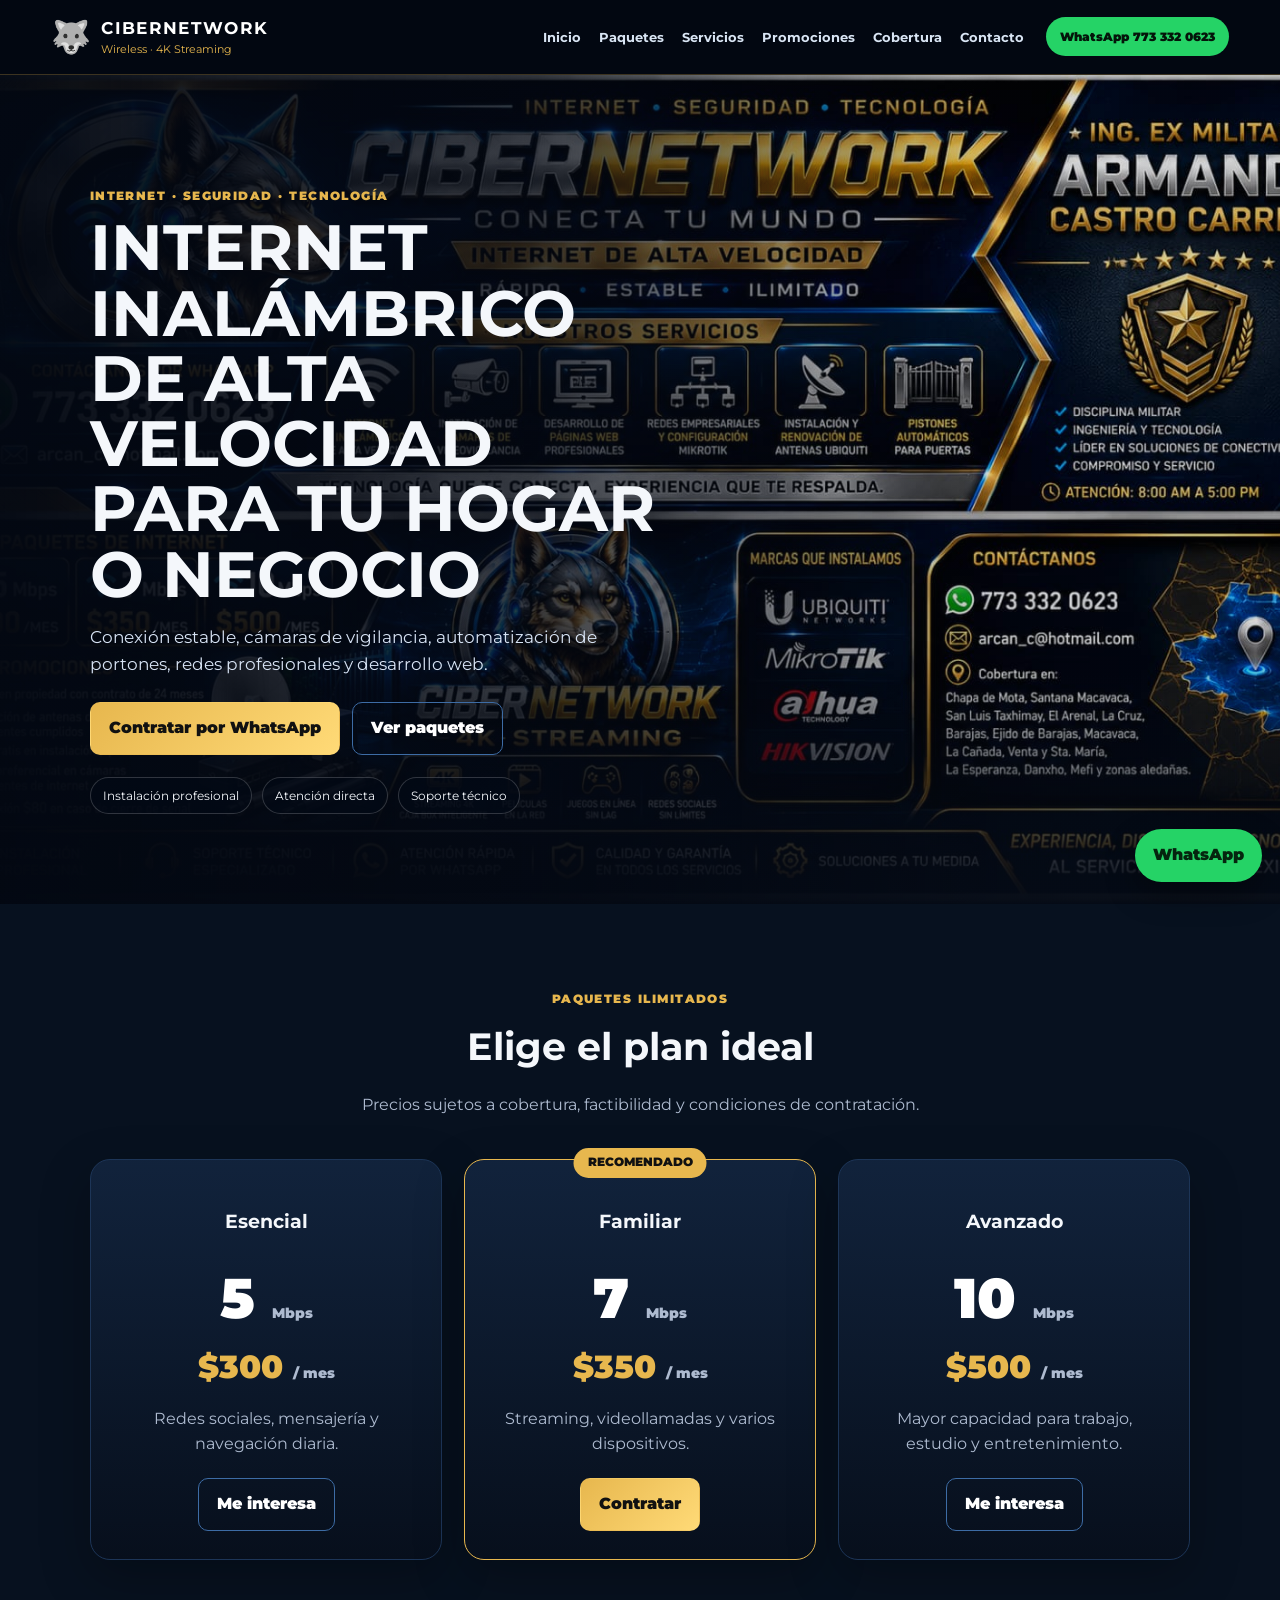
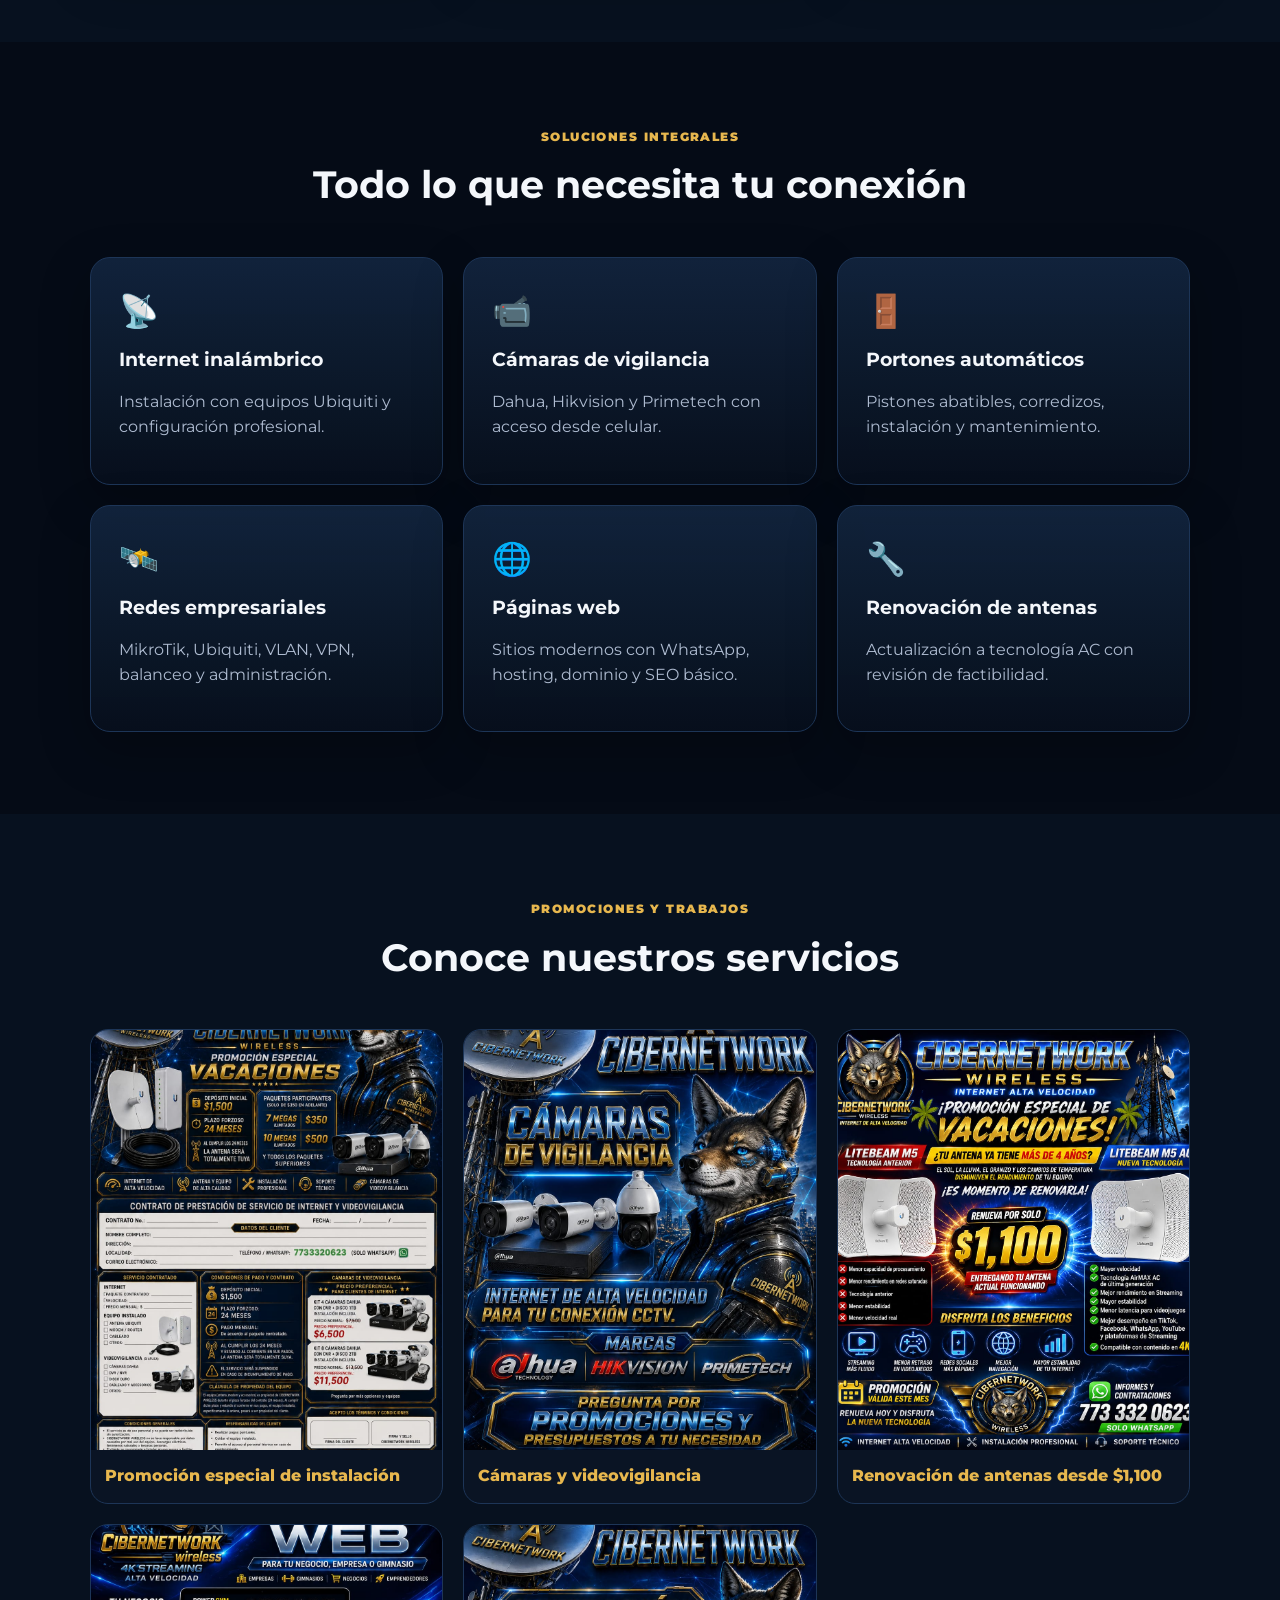
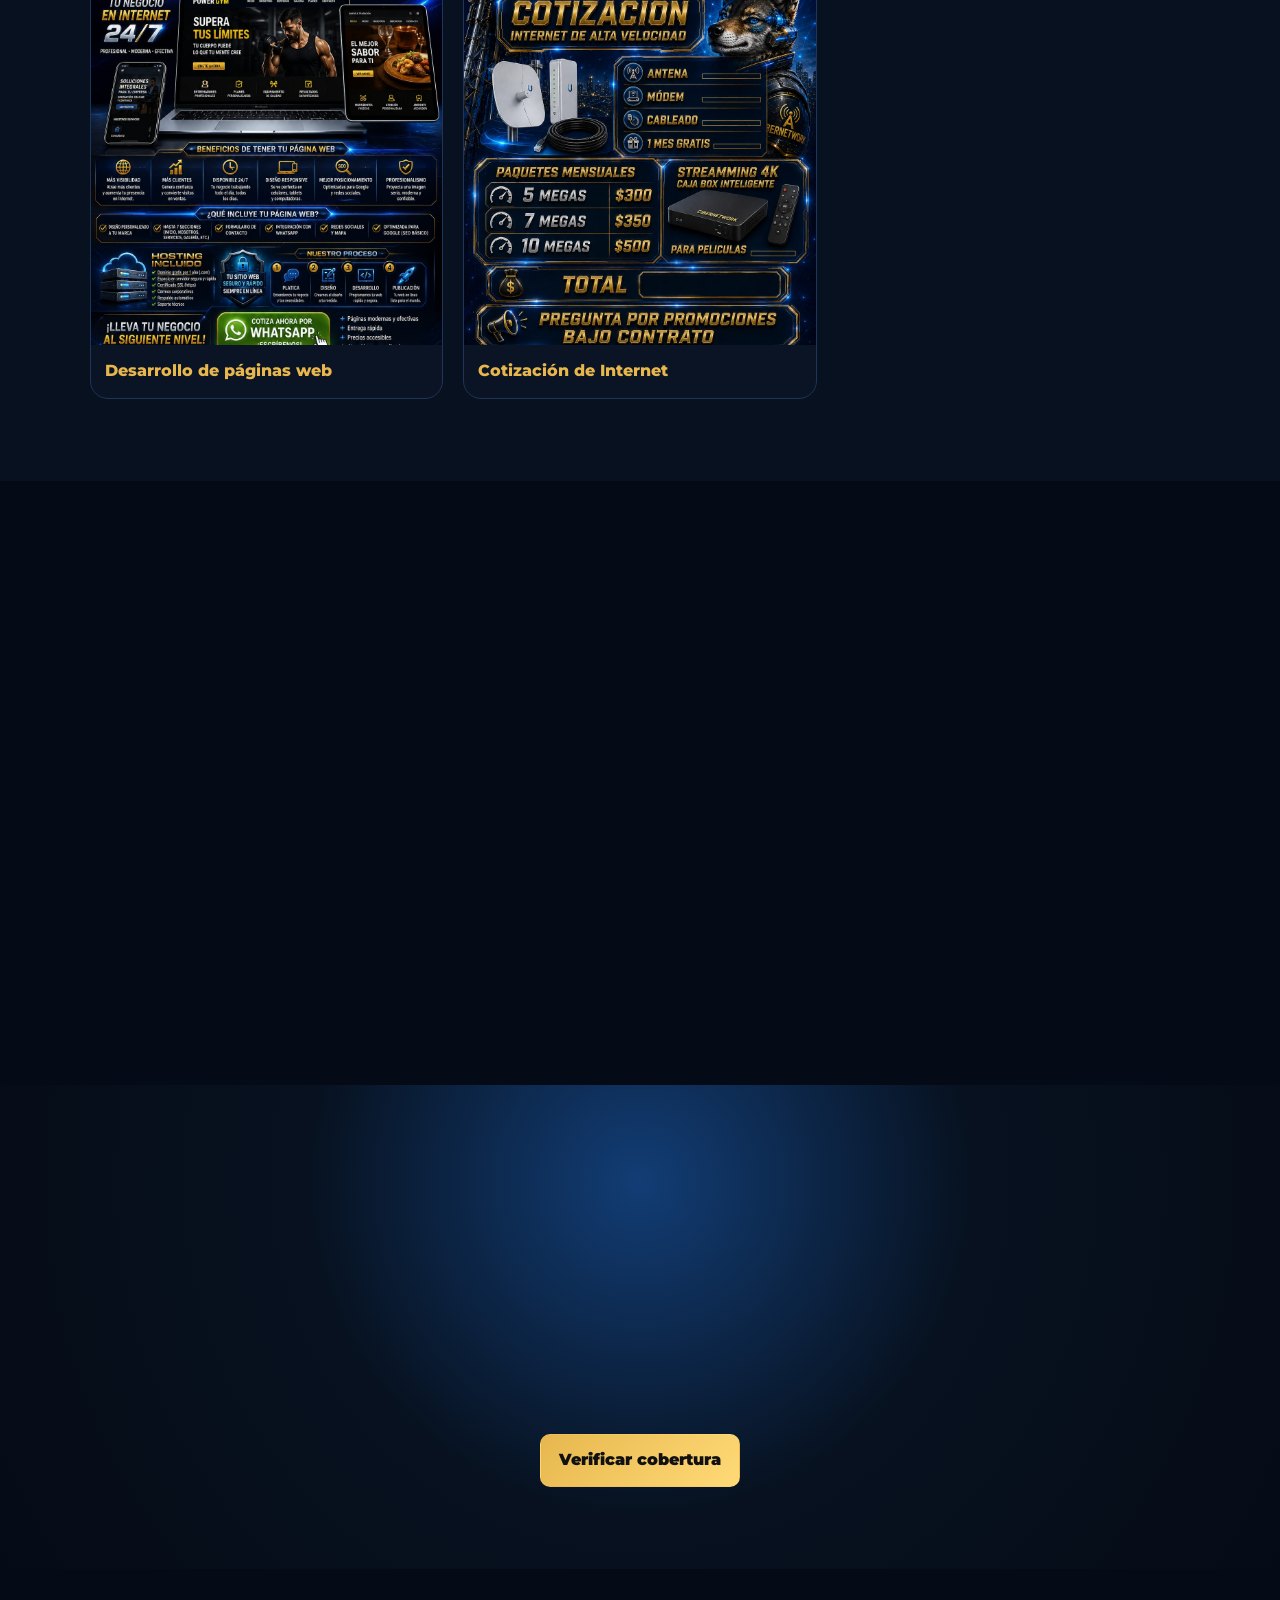
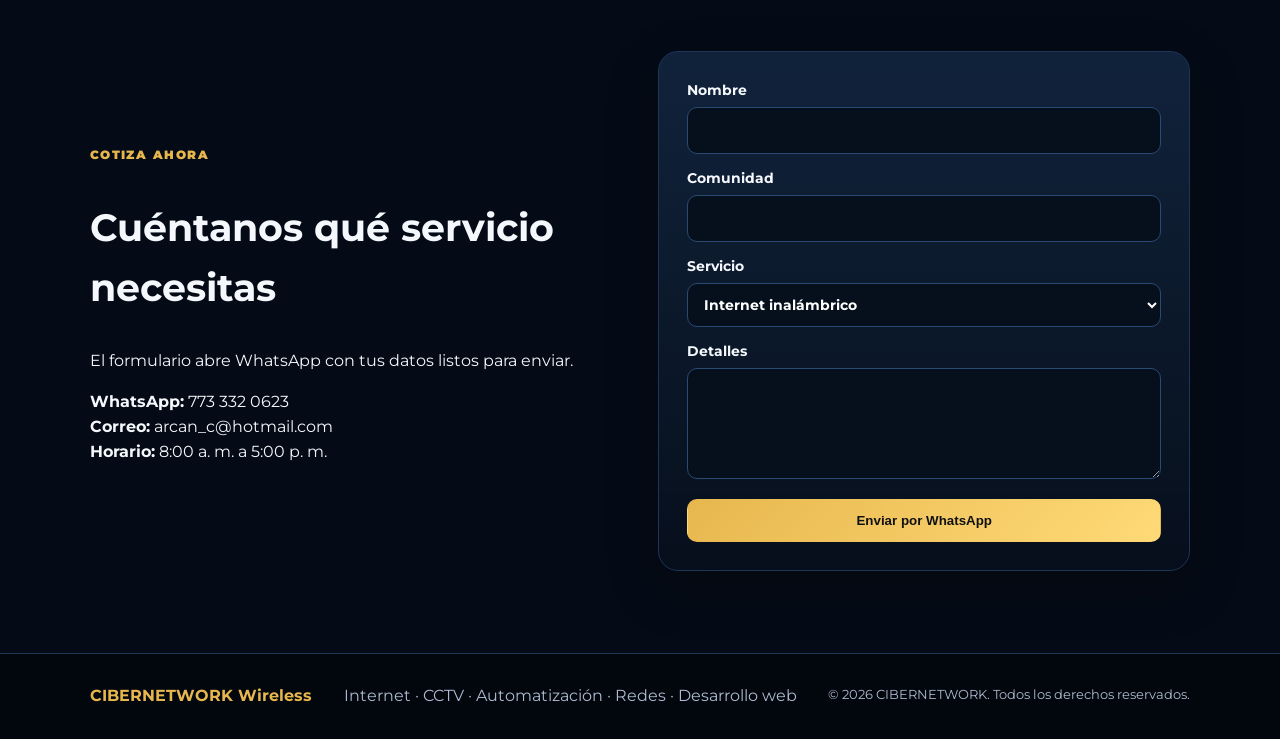
==== index.html @ 03680c4d "Add files via upload" ====
<!doctype html>
<html lang="es">
<head>
<meta charset="utf-8"><meta name="viewport" content="width=device-width,initial-scale=1">
<meta name="description" content="CIBERNETWORK Wireless: internet inalámbrico, cámaras, automatización, redes MikroTik y páginas web en Chapa de Mota.">
<title>CIBERNETWORK Wireless | Internet y tecnología</title>
<link rel="preconnect" href="https://fonts.googleapis.com"><link rel="preconnect" href="https://fonts.gstatic.com" crossorigin>
<link href="https://fonts.googleapis.com/css2?family=Montserrat:wght@400;600;700;800;900&display=swap" rel="stylesheet">
<link rel="stylesheet" href="styles.css">
</head>
<body>
<header class="topbar">
  <a class="brand" href="#inicio"><span class="logo">🐺</span><span><b>CIBERNETWORK</b><small>Wireless · 4K Streaming</small></span></a>
  <button class="menu-btn" aria-label="Abrir menú">☰</button>
  <nav class="nav"><a href="#inicio">Inicio</a><a href="#planes">Paquetes</a><a href="#servicios">Servicios</a><a href="#promociones">Promociones</a><a href="#cobertura">Cobertura</a><a href="#contacto">Contacto</a></nav>
  <a class="wa-mini wa" data-msg="Hola, quiero información de CIBERNETWORK." href="#">WhatsApp 773 332 0623</a>
</header>
<main>
<section id="inicio" class="hero">
  <div class="hero-bg"></div><div class="hero-shade"></div>
  <div class="hero-content reveal">
    <span class="tag">INTERNET · SEGURIDAD · TECNOLOGÍA</span>
    <h1>Internet inalámbrico de alta velocidad para tu hogar o negocio</h1>
    <p>Conexión estable, cámaras de vigilancia, automatización de portones, redes profesionales y desarrollo web.</p>
    <div class="actions"><a class="btn primary wa" data-msg="Hola, quiero contratar Internet CIBERNETWORK. Mi comunidad es: " href="#">Contratar por WhatsApp</a><a class="btn secondary" href="#planes">Ver paquetes</a></div>
    <div class="badges"><span>Instalación profesional</span><span>Atención directa</span><span>Soporte técnico</span></div>
  </div>
</section>
<section id="planes" class="section dark">
  <div class="heading reveal"><span>PAQUETES ILIMITADOS</span><h2>Elige el plan ideal</h2><p>Precios sujetos a cobertura, factibilidad y condiciones de contratación.</p></div>
  <div class="plans">
    <article class="plan reveal"><h3>Esencial</h3><div class="speed">5 <small>Mbps</small></div><div class="price">$300 <small>/ mes</small></div><p>Redes sociales, mensajería y navegación diaria.</p><a class="btn secondary wa" data-msg="Hola, me interesa el paquete de 5 Mbps por $300 al mes." href="#">Me interesa</a></article>
    <article class="plan featured reveal"><span class="ribbon">RECOMENDADO</span><h3>Familiar</h3><div class="speed">7 <small>Mbps</small></div><div class="price">$350 <small>/ mes</small></div><p>Streaming, videollamadas y varios dispositivos.</p><a class="btn primary wa" data-msg="Hola, me interesa el paquete de 7 Mbps por $350 al mes." href="#">Contratar</a></article>
    <article class="plan reveal"><h3>Avanzado</h3><div class="speed">10 <small>Mbps</small></div><div class="price">$500 <small>/ mes</small></div><p>Mayor capacidad para trabajo, estudio y entretenimiento.</p><a class="btn secondary wa" data-msg="Hola, me interesa el paquete de 10 Mbps por $500 al mes." href="#">Me interesa</a></article>
  </div>
</section>
<section id="servicios" class="section">
  <div class="heading reveal"><span>SOLUCIONES INTEGRALES</span><h2>Todo lo que necesita tu conexión</h2></div>
  <div class="service-grid">
    <article class="service reveal"><b>📡</b><h3>Internet inalámbrico</h3><p>Instalación con equipos Ubiquiti y configuración profesional.</p></article>
    <article class="service reveal"><b>📹</b><h3>Cámaras de vigilancia</h3><p>Dahua, Hikvision y Primetech con acceso desde celular.</p></article>
    <article class="service reveal"><b>🚪</b><h3>Portones automáticos</h3><p>Pistones abatibles, corredizos, instalación y mantenimiento.</p></article>
    <article class="service reveal"><b>🛰️</b><h3>Redes empresariales</h3><p>MikroTik, Ubiquiti, VLAN, VPN, balanceo y administración.</p></article>
    <article class="service reveal"><b>🌐</b><h3>Páginas web</h3><p>Sitios modernos con WhatsApp, hosting, dominio y SEO básico.</p></article>
    <article class="service reveal"><b>🔧</b><h3>Renovación de antenas</h3><p>Actualización a tecnología AC con revisión de factibilidad.</p></article>
  </div>
</section>
<section id="promociones" class="section dark">
  <div class="heading reveal"><span>PROMOCIONES Y TRABAJOS</span><h2>Conoce nuestros servicios</h2></div>
  <div class="gallery">
    <figure class="reveal"><img src="assets/promocion-vacaciones.jpeg" alt="Promoción de vacaciones CIBERNETWORK"><figcaption>Promoción especial de instalación</figcaption></figure>
    <figure class="reveal"><img src="assets/camaras.jpeg" alt="Cámaras de vigilancia CIBERNETWORK"><figcaption>Cámaras y videovigilancia</figcaption></figure>
    <figure class="reveal"><img src="assets/renovacion-antenas.jpeg" alt="Renovación de antenas"><figcaption>Renovación de antenas desde $1,100</figcaption></figure>
    <figure class="reveal"><img src="assets/paginas-web.jpeg" alt="Diseño de páginas web"><figcaption>Desarrollo de páginas web</figcaption></figure>
    <figure class="reveal"><img src="assets/cotizacion-internet.jpeg" alt="Cotización de internet"><figcaption>Cotización de Internet</figcaption></figure>
  </div>
</section>
<section class="section split">
  <div class="panel reveal"><span class="tag">PROMOCIÓN DESTACADA</span><h2>Renueva tu antena</h2><p>Clientes con equipos de más de cuatro años pueden solicitar cambio a tecnología más reciente.</p><strong>Desde $1,100*</strong><small>*Sujeto a revisión del equipo actual y condiciones.</small><a class="btn primary wa" data-msg="Hola, quiero información sobre la renovación de mi antena por $1,100." href="#">Consultar renovación</a></div>
  <div class="panel reveal"><span class="tag">ATENCIÓN PERSONALIZADA</span><h2>Ing. Exmilitar Armando Castro Carreón</h2><p>Experiencia, disciplina y tecnología al servicio de tu conexión.</p><ul><li>Internet y redes profesionales</li><li>Videovigilancia</li><li>Automatización</li><li>Desarrollo web</li></ul></div>
</section>
<section id="cobertura" class="section coverage">
  <div class="heading reveal"><span>ZONA DE SERVICIO</span><h2>Cobertura en Chapa de Mota y comunidades cercanas</h2></div>
  <p class="coverage-text reveal">Santana Macavaca, San Luis Taxhimay, El Arenal, La Cruz, Barajas, Ejido de Barajas, Macavaca, La Cañada, Venta y Santa María, La Esperanza, Danxho, Mefi y zonas sujetas a factibilidad técnica.</p>
  <a class="btn primary wa reveal" data-msg="Hola, quiero verificar cobertura. Mi comunidad y ubicación son: " href="#">Verificar cobertura</a>
</section>
<section id="contacto" class="section contact">
  <div class="contact-copy reveal"><span class="tag">COTIZA AHORA</span><h2>Cuéntanos qué servicio necesitas</h2><p>El formulario abre WhatsApp con tus datos listos para enviar.</p><p><b>WhatsApp:</b> 773 332 0623<br><b>Correo:</b> arcan_c@hotmail.com<br><b>Horario:</b> 8:00 a. m. a 5:00 p. m.</p></div>
  <form id="quote-form" class="form reveal"><label>Nombre<input id="name" required></label><label>Comunidad<input id="location" required></label><label>Servicio<select id="service"><option>Internet inalámbrico</option><option>Cámaras de seguridad</option><option>Automatización de portón</option><option>Renovación de antena</option><option>Página web</option><option>Red empresarial</option></select></label><label>Detalles<textarea id="details" rows="4"></textarea></label><button class="btn primary" type="submit">Enviar por WhatsApp</button></form>
</section>
</main>
<footer><b>CIBERNETWORK Wireless</b><span>Internet · CCTV · Automatización · Redes · Desarrollo web</span><small>© <span id="year"></span> CIBERNETWORK. Todos los derechos reservados.</small></footer>
<a class="floating-wa wa" data-msg="Hola, visité la página de CIBERNETWORK y quiero información." href="#" aria-label="Abrir WhatsApp">WhatsApp</a>
<script src="script.js"></script>
</body></html>
---- styles.css ----
:root{--bg:#050b16;--panel:#0b1526;--blue:#0d8cff;--gold:#e7b74e;--text:#f4f7fb;--muted:#aebbd0;--line:#1d3557;--green:#25d366}*{box-sizing:border-box}html{scroll-behavior:smooth}body{margin:0;font-family:Montserrat,Arial,sans-serif;background:var(--bg);color:var(--text);line-height:1.55}.topbar{position:sticky;top:0;z-index:40;display:flex;align-items:center;gap:22px;padding:12px 4vw;background:rgba(3,8,18,.92);backdrop-filter:blur(14px);border-bottom:1px solid rgba(231,183,78,.25)}.brand{display:flex;align-items:center;gap:10px;color:white;text-decoration:none;min-width:max-content}.brand b{display:block;font-size:1.05rem;letter-spacing:.08em}.brand small{display:block;color:var(--gold);font-size:.68rem}.logo{font-size:2rem}.nav{display:flex;gap:18px;margin-left:auto}.nav a{color:#d9e5f4;text-decoration:none;font-weight:700;font-size:.82rem}.nav a:hover{color:var(--gold)}.wa-mini{background:var(--green);color:#04150a;text-decoration:none;font-weight:900;padding:10px 14px;border-radius:999px;font-size:.78rem}.menu-btn{display:none;background:none;border:1px solid var(--line);color:white;border-radius:8px;padding:8px}.hero{min-height:82vh;position:relative;display:grid;align-items:end;overflow:hidden}.hero-bg{position:absolute;inset:0;background:url('assets/portada-principal.jpeg') center/cover no-repeat;filter:saturate(1.12)}.hero-shade{position:absolute;inset:0;background:linear-gradient(90deg,rgba(3,8,18,.98) 0%,rgba(3,8,18,.78) 42%,rgba(3,8,18,.15) 78%),linear-gradient(0deg,var(--bg),transparent 28%)}.hero-content{position:relative;z-index:2;max-width:760px;padding:12vh 7vw 10vh}.tag,.heading span{color:var(--gold);font-weight:900;letter-spacing:.12em;font-size:.76rem}.hero h1{font-size:clamp(2.3rem,5vw,5rem);line-height:1.02;margin:.5rem 0 1rem;text-transform:uppercase}.hero p{font-size:1.08rem;color:#d8e4f5;max-width:660px}.actions{display:flex;gap:12px;flex-wrap:wrap;margin-top:24px}.btn{display:inline-flex;align-items:center;justify-content:center;border-radius:10px;padding:13px 18px;font-weight:900;text-decoration:none;border:1px solid transparent;cursor:pointer}.primary{background:linear-gradient(135deg,var(--gold),#ffda77);color:#111}.secondary{background:transparent;border-color:#3d6ca5;color:white}.badges{display:flex;gap:10px;flex-wrap:wrap;margin-top:22px}.badges span{border:1px solid rgba(255,255,255,.18);background:rgba(2,10,22,.55);padding:8px 12px;border-radius:999px;font-size:.78rem}.section{padding:82px 7vw}.dark{background:#07111f}.heading{text-align:center;max-width:850px;margin:0 auto 42px}.heading h2{font-size:clamp(1.8rem,3vw,3rem);margin:.4rem 0}.heading p{color:var(--muted)}.plans{display:grid;grid-template-columns:repeat(3,1fr);gap:22px;max-width:1100px;margin:auto}.plan,.service,.panel,.form{background:linear-gradient(180deg,rgba(18,36,62,.92),rgba(7,15,28,.96));border:1px solid var(--line);box-shadow:0 18px 50px rgba(0,0,0,.25);border-radius:20px;padding:28px}.plan{text-align:center;position:relative}.plan.featured{transform:translateY(-12px);border-color:var(--gold)}.ribbon{position:absolute;top:-12px;left:50%;transform:translateX(-50%);background:var(--gold);color:#111;padding:6px 14px;border-radius:999px;font-weight:900;font-size:.72rem}.speed{font-size:3.5rem;font-weight:900;color:white}.speed small,.price small{font-size:.9rem;color:var(--muted)}.price{font-size:2rem;color:var(--gold);font-weight:900}.plan p{color:var(--muted);min-height:55px}.service-grid{display:grid;grid-template-columns:repeat(3,1fr);gap:20px}.service b{font-size:2rem}.service h3{margin:.6rem 0}.service p{color:var(--muted)}.gallery{display:grid;grid-template-columns:repeat(3,1fr);gap:20px}.gallery figure{margin:0;background:#0a1424;border:1px solid var(--line);border-radius:18px;overflow:hidden}.gallery img{width:100%;height:420px;object-fit:cover;display:block}.gallery figcaption{padding:14px;font-weight:800;color:var(--gold)}.split{display:grid;grid-template-columns:1fr 1fr;gap:24px}.panel h2{font-size:2rem}.panel strong{display:block;font-size:2.2rem;color:var(--gold)}.panel small{display:block;color:var(--muted);margin:6px 0 18px}.panel li{margin:8px 0}.coverage{text-align:center;background:radial-gradient(circle at 50% 20%,#123d75 0,#07111f 45%,#050b16 100%)}.coverage-text{max-width:900px;margin:0 auto 26px;color:#d6e2f3}.contact{display:grid;grid-template-columns:1fr 1fr;gap:36px;align-items:center}.contact-copy h2{font-size:2.4rem}.form{display:grid;gap:14px}.form label{font-weight:700;font-size:.85rem}.form input,.form select,.form textarea{width:100%;margin-top:6px;background:#06101d;border:1px solid #294a72;color:white;border-radius:10px;padding:12px;font:inherit}footer{padding:30px 7vw;background:#02060d;border-top:1px solid var(--line);display:flex;gap:18px;flex-wrap:wrap;justify-content:space-between;color:var(--muted)}footer b{color:var(--gold)}.floating-wa{position:fixed;right:18px;bottom:18px;z-index:50;background:var(--green);color:#05250f;padding:14px 18px;border-radius:999px;text-decoration:none;font-weight:900;box-shadow:0 12px 30px rgba(0,0,0,.35)}.reveal{opacity:0;transform:translateY(24px);transition:.7s ease}.reveal.visible{opacity:1;transform:none}@media(max-width:1000px){.nav{position:absolute;top:65px;left:0;right:0;display:none;flex-direction:column;background:#050b16;padding:20px}.nav.open{display:flex}.menu-btn{display:block;margin-left:auto}.wa-mini{display:none}.plans,.service-grid,.gallery{grid-template-columns:repeat(2,1fr)}.hero{min-height:72vh}.hero-content{padding:10vh 6vw 8vh}.hero-bg{background-position:60% center}}@media(max-width:700px){.section{padding:60px 5vw}.plans,.service-grid,.gallery,.split,.contact{grid-template-columns:1fr}.plan.featured{transform:none}.gallery img{height:auto;max-height:none}.hero h1{font-size:2.2rem}.hero-shade{background:linear-gradient(0deg,var(--bg) 0%,rgba(3,8,18,.85) 56%,rgba(3,8,18,.35) 100%)}.hero-content{padding-top:42vh}.floating-wa{right:12px;bottom:12px}.topbar{padding:10px 4vw}.brand b{font-size:.9rem}}
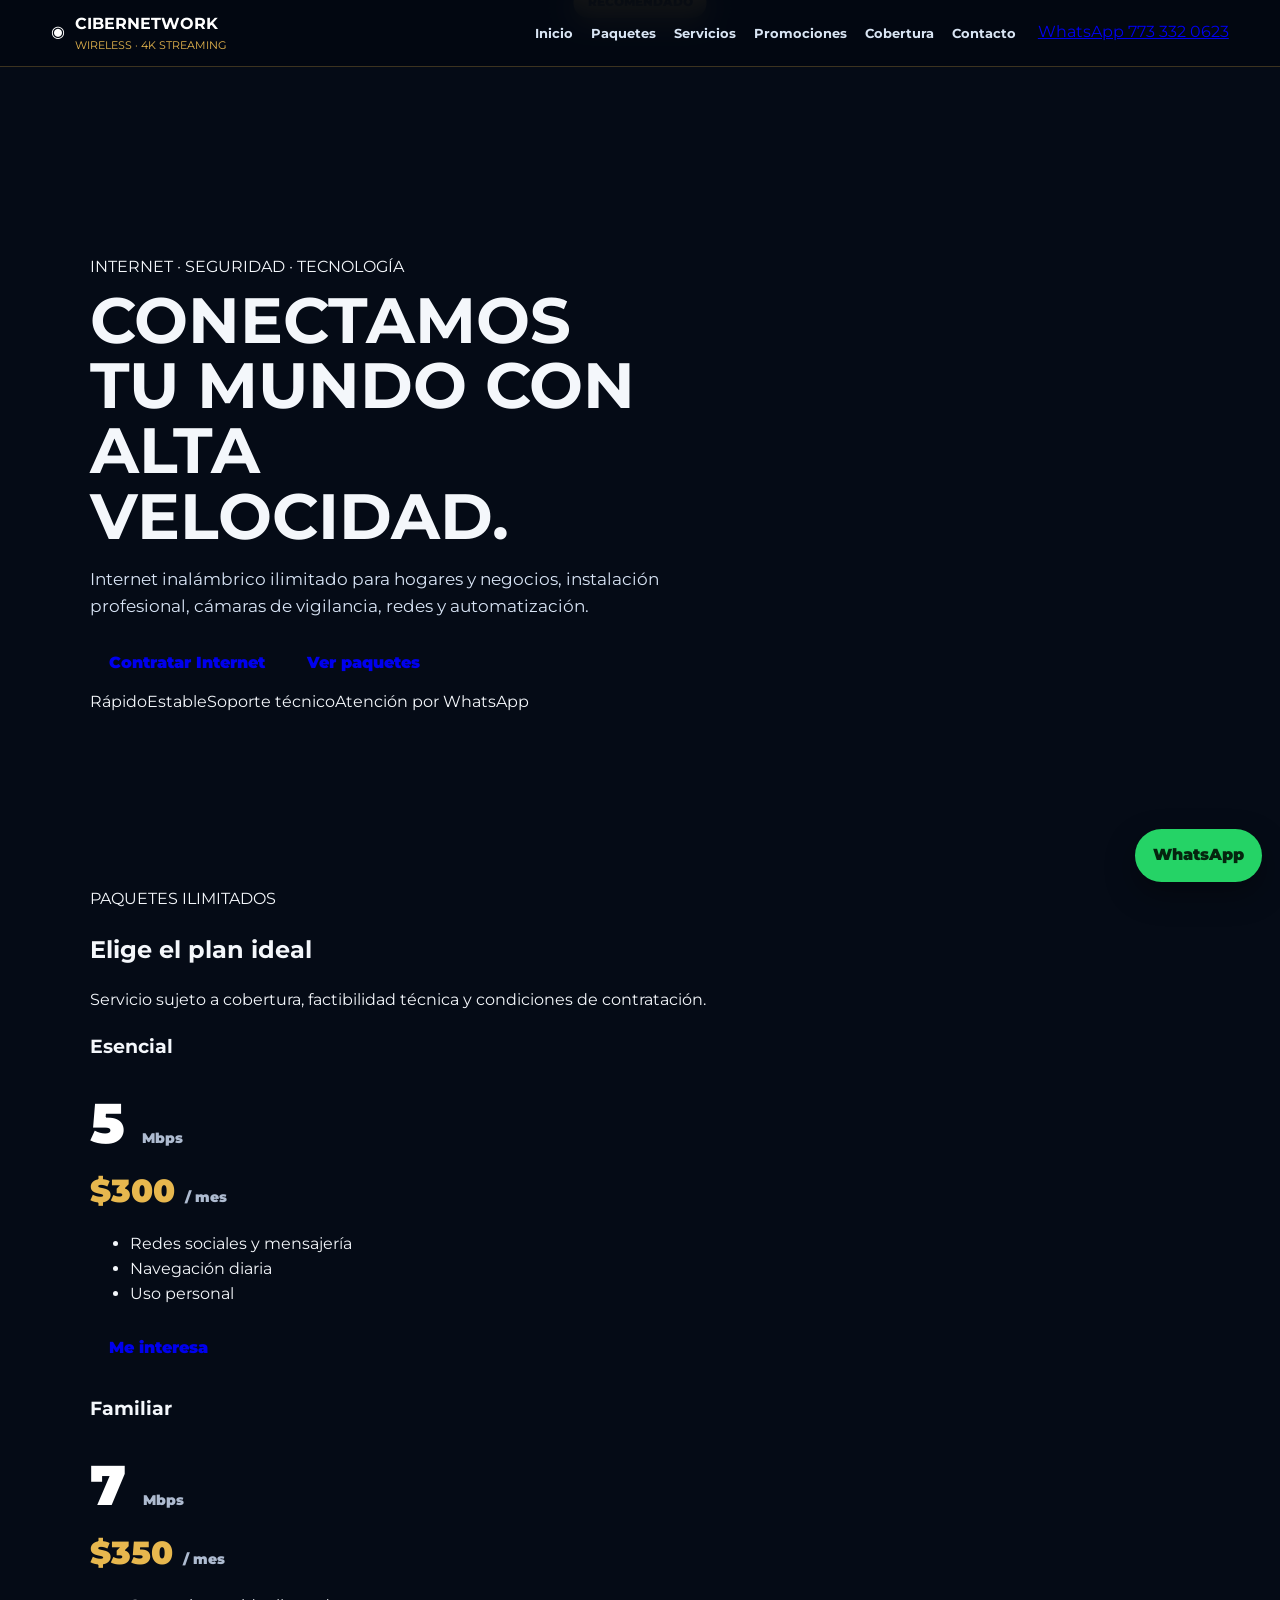
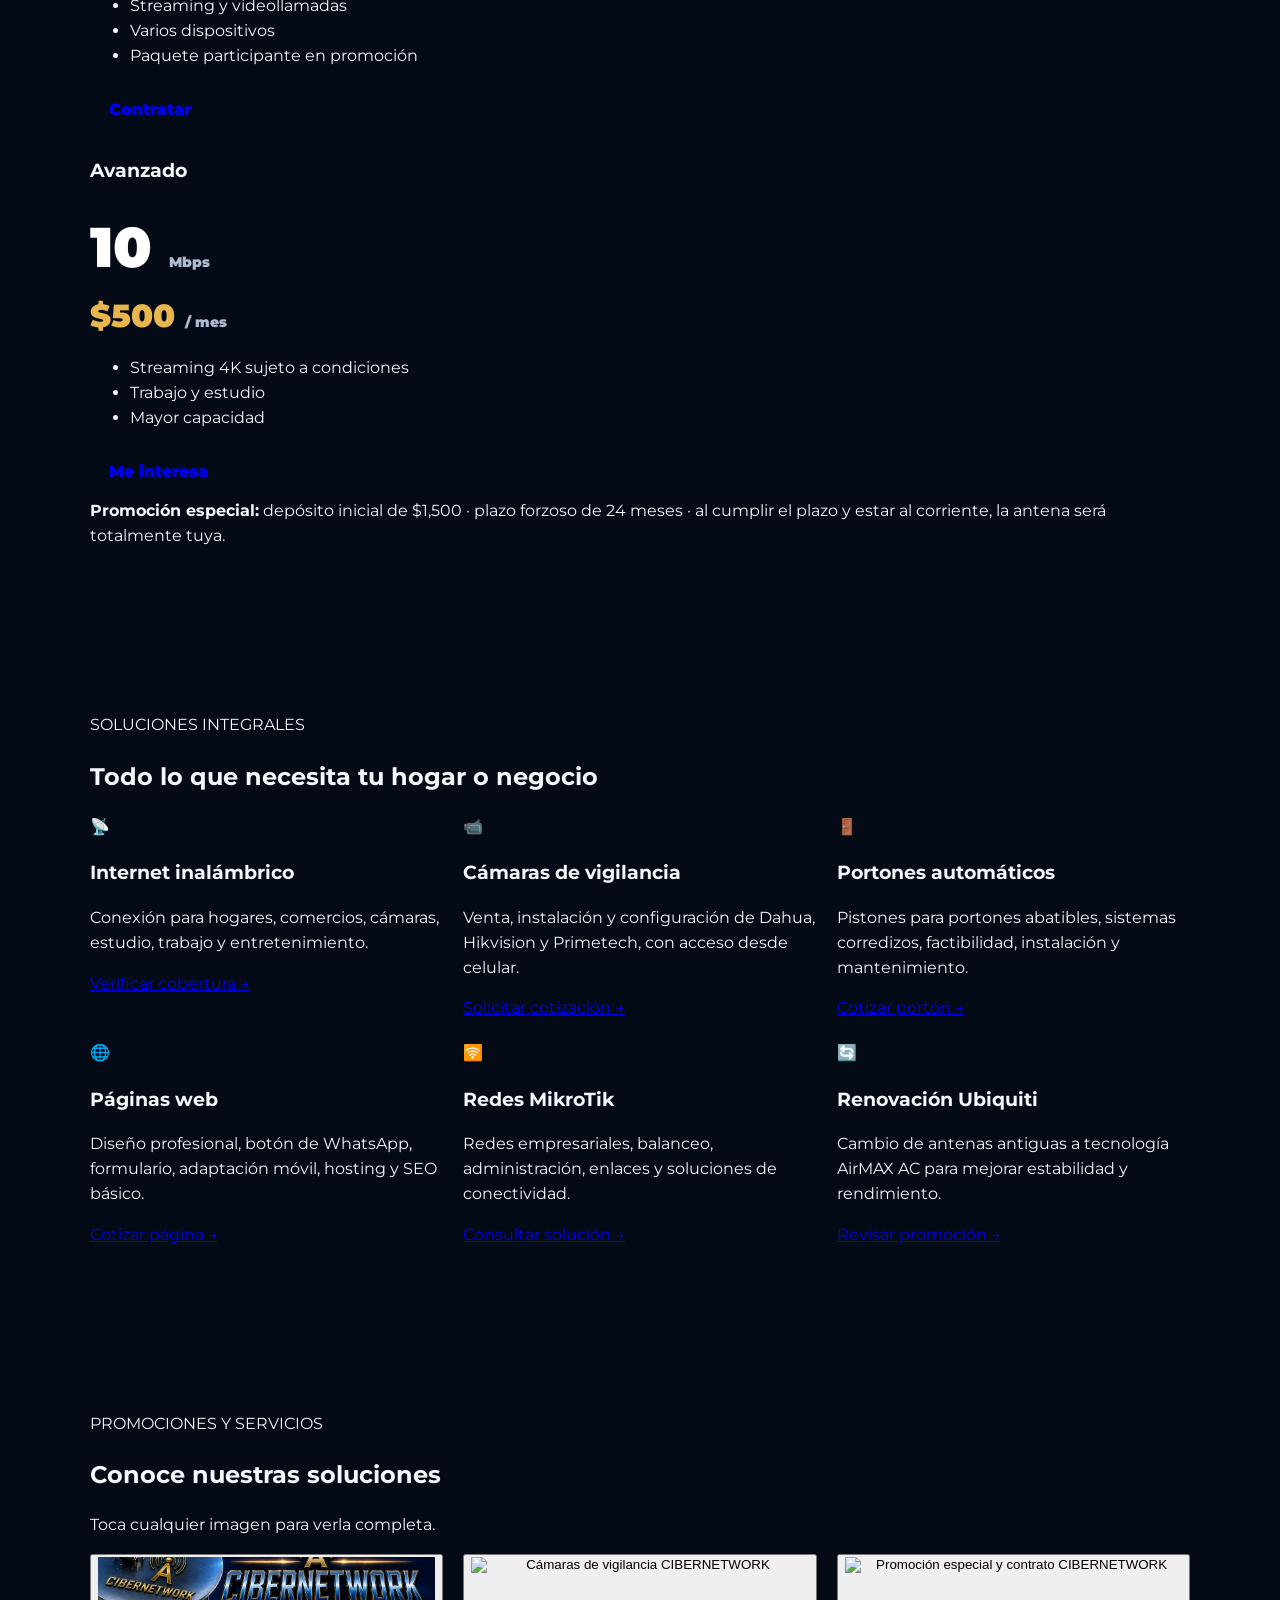
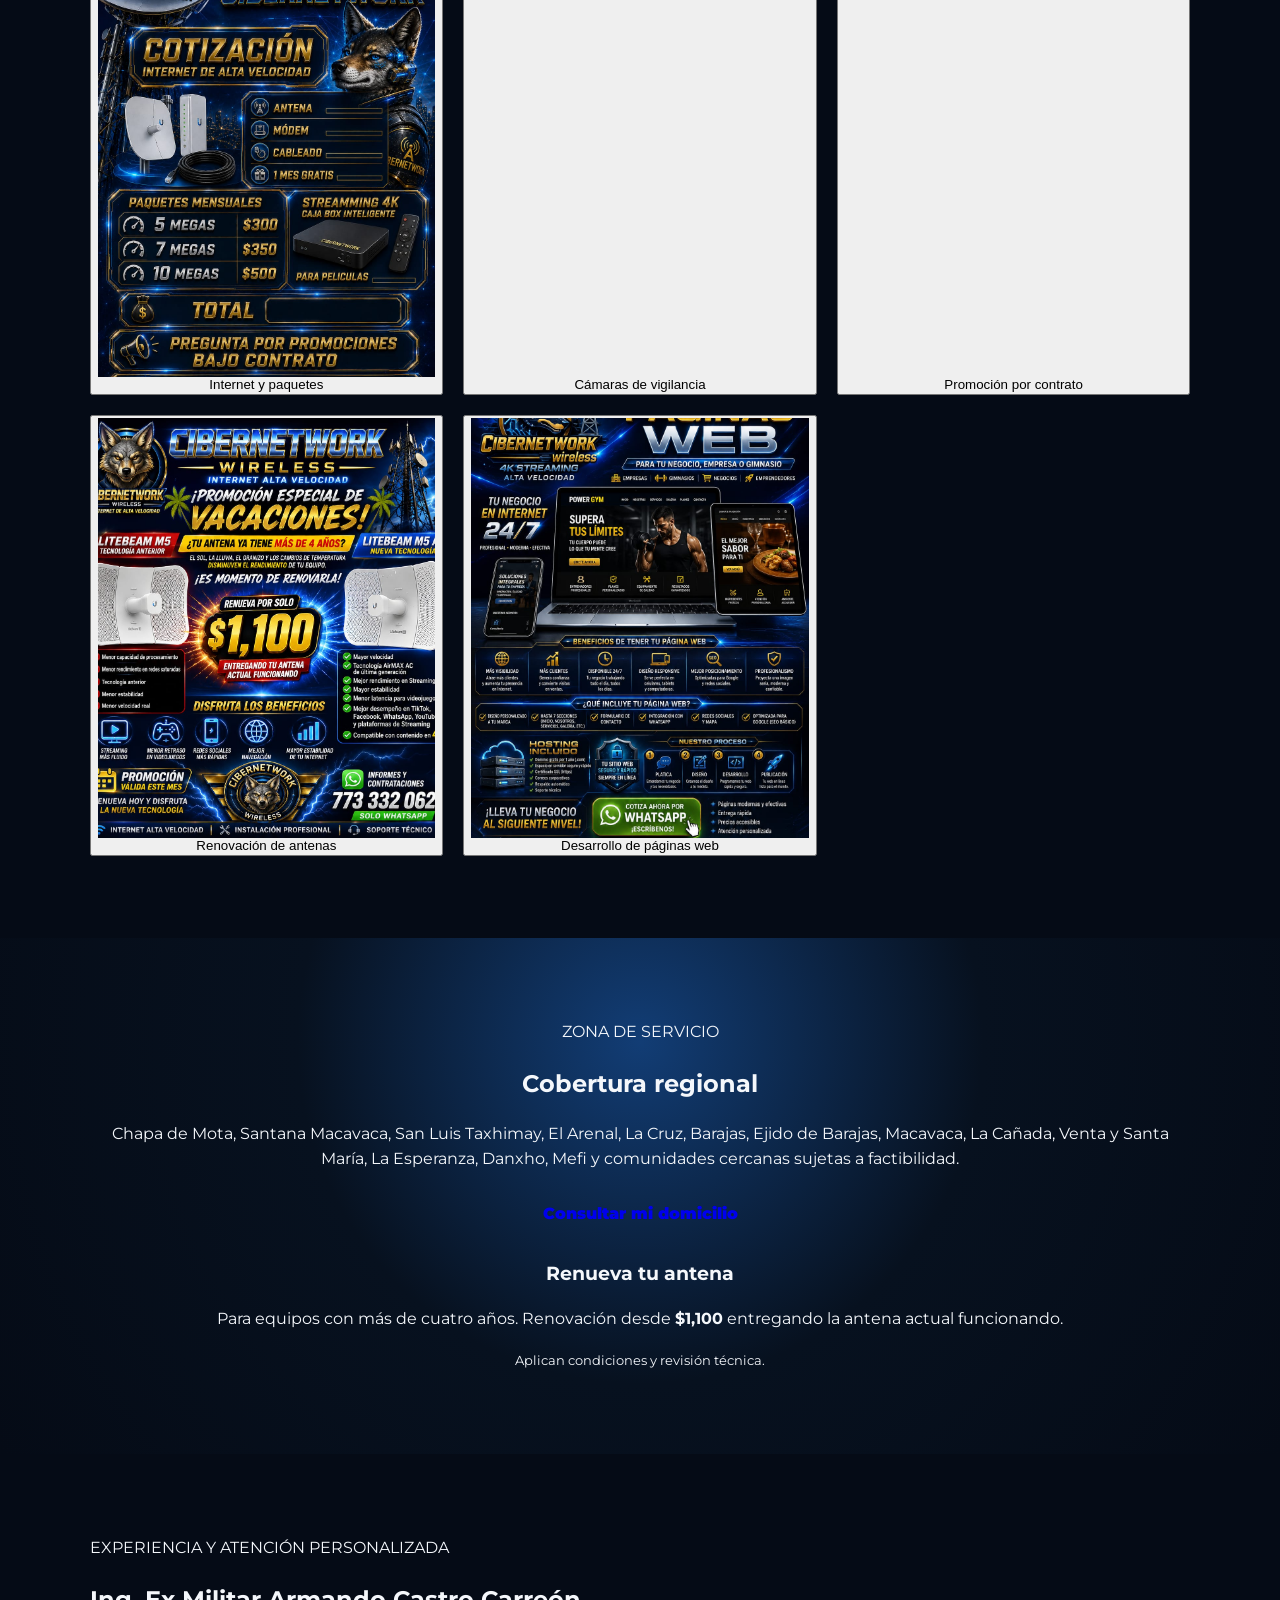
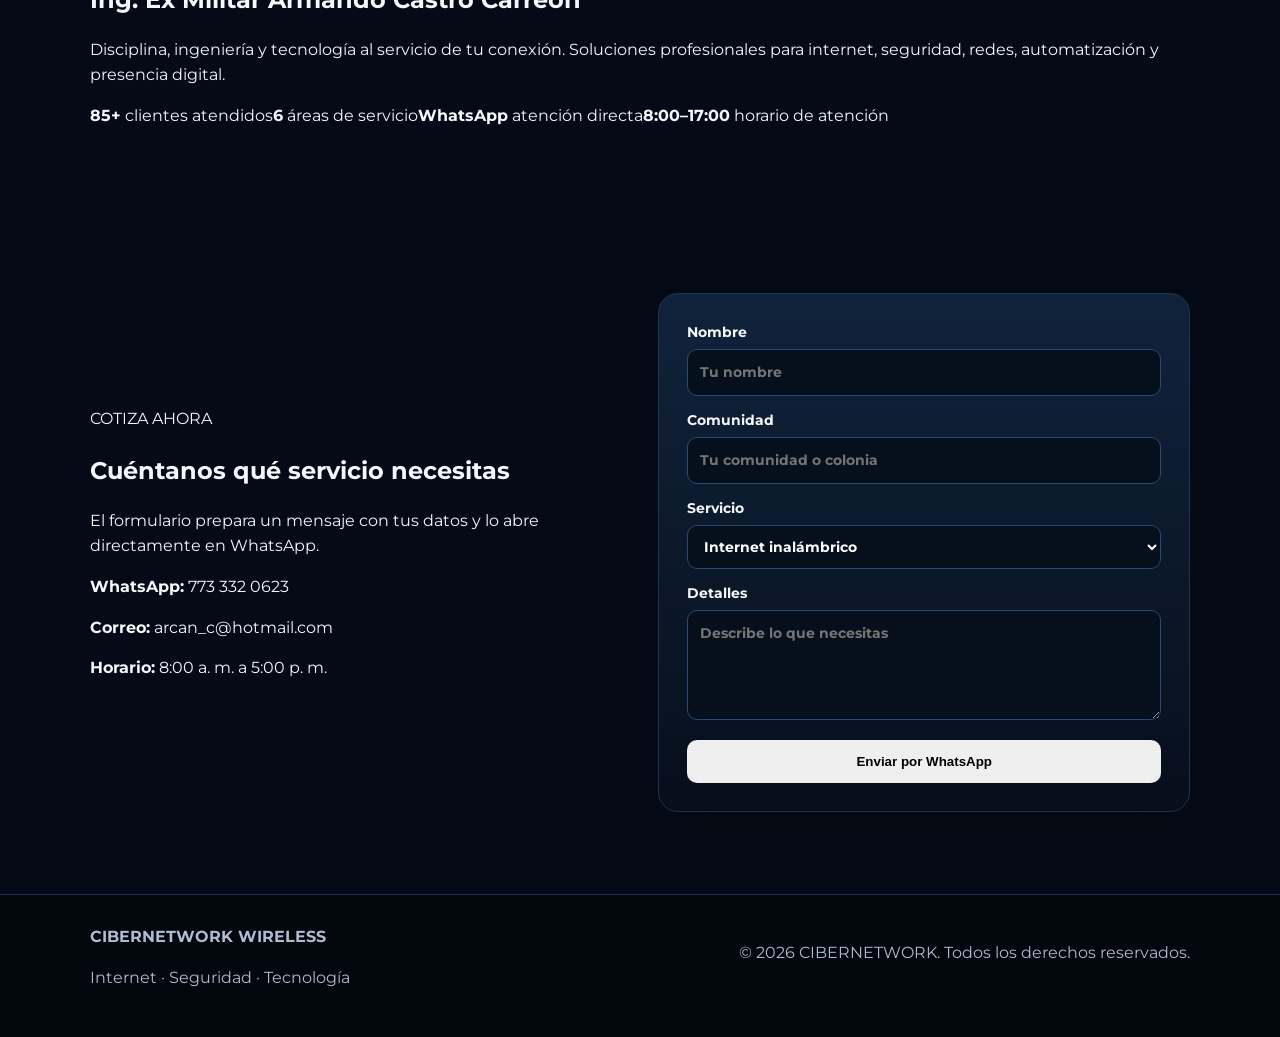
==== commit 68c0123c: "Add files via upload" ====
--- a/index.html
+++ b/index.html
@@ -1,75 +1,95 @@
 <!doctype html>
 <html lang="es">
 <head>
-<meta charset="utf-8"><meta name="viewport" content="width=device-width,initial-scale=1">
-<meta name="description" content="CIBERNETWORK Wireless: internet inalámbrico, cámaras, automatización, redes MikroTik y páginas web en Chapa de Mota.">
-<title>CIBERNETWORK Wireless | Internet y tecnología</title>
-<link rel="preconnect" href="https://fonts.googleapis.com"><link rel="preconnect" href="https://fonts.gstatic.com" crossorigin>
-<link href="https://fonts.googleapis.com/css2?family=Montserrat:wght@400;600;700;800;900&display=swap" rel="stylesheet">
-<link rel="stylesheet" href="styles.css">
+  <meta charset="utf-8" />
+  <meta name="viewport" content="width=device-width, initial-scale=1" />
+  <meta name="theme-color" content="#06111f" />
+  <meta name="description" content="CIBERNETWORK Wireless: internet inalámbrico, cámaras, automatización, redes MikroTik, renovación de antenas y páginas web en Chapa de Mota." />
+  <title>CIBERNETWORK Wireless | Internet, Seguridad y Tecnología</title>
+  <link rel="preconnect" href="https://fonts.googleapis.com">
+  <link rel="preconnect" href="https://fonts.gstatic.com" crossorigin>
+  <link href="https://fonts.googleapis.com/css2?family=Montserrat:wght@400;500;600;700;800;900&display=swap" rel="stylesheet">
+  <link rel="stylesheet" href="styles.css" />
 </head>
 <body>
-<header class="topbar">
-  <a class="brand" href="#inicio"><span class="logo">🐺</span><span><b>CIBERNETWORK</b><small>Wireless · 4K Streaming</small></span></a>
-  <button class="menu-btn" aria-label="Abrir menú">☰</button>
-  <nav class="nav"><a href="#inicio">Inicio</a><a href="#planes">Paquetes</a><a href="#servicios">Servicios</a><a href="#promociones">Promociones</a><a href="#cobertura">Cobertura</a><a href="#contacto">Contacto</a></nav>
-  <a class="wa-mini wa" data-msg="Hola, quiero información de CIBERNETWORK." href="#">WhatsApp 773 332 0623</a>
-</header>
-<main>
-<section id="inicio" class="hero">
-  <div class="hero-bg"></div><div class="hero-shade"></div>
-  <div class="hero-content reveal">
-    <span class="tag">INTERNET · SEGURIDAD · TECNOLOGÍA</span>
-    <h1>Internet inalámbrico de alta velocidad para tu hogar o negocio</h1>
-    <p>Conexión estable, cámaras de vigilancia, automatización de portones, redes profesionales y desarrollo web.</p>
-    <div class="actions"><a class="btn primary wa" data-msg="Hola, quiero contratar Internet CIBERNETWORK. Mi comunidad es: " href="#">Contratar por WhatsApp</a><a class="btn secondary" href="#planes">Ver paquetes</a></div>
-    <div class="badges"><span>Instalación profesional</span><span>Atención directa</span><span>Soporte técnico</span></div>
-  </div>
-</section>
-<section id="planes" class="section dark">
-  <div class="heading reveal"><span>PAQUETES ILIMITADOS</span><h2>Elige el plan ideal</h2><p>Precios sujetos a cobertura, factibilidad y condiciones de contratación.</p></div>
-  <div class="plans">
-    <article class="plan reveal"><h3>Esencial</h3><div class="speed">5 <small>Mbps</small></div><div class="price">$300 <small>/ mes</small></div><p>Redes sociales, mensajería y navegación diaria.</p><a class="btn secondary wa" data-msg="Hola, me interesa el paquete de 5 Mbps por $300 al mes." href="#">Me interesa</a></article>
-    <article class="plan featured reveal"><span class="ribbon">RECOMENDADO</span><h3>Familiar</h3><div class="speed">7 <small>Mbps</small></div><div class="price">$350 <small>/ mes</small></div><p>Streaming, videollamadas y varios dispositivos.</p><a class="btn primary wa" data-msg="Hola, me interesa el paquete de 7 Mbps por $350 al mes." href="#">Contratar</a></article>
-    <article class="plan reveal"><h3>Avanzado</h3><div class="speed">10 <small>Mbps</small></div><div class="price">$500 <small>/ mes</small></div><p>Mayor capacidad para trabajo, estudio y entretenimiento.</p><a class="btn secondary wa" data-msg="Hola, me interesa el paquete de 10 Mbps por $500 al mes." href="#">Me interesa</a></article>
-  </div>
-</section>
-<section id="servicios" class="section">
-  <div class="heading reveal"><span>SOLUCIONES INTEGRALES</span><h2>Todo lo que necesita tu conexión</h2></div>
-  <div class="service-grid">
-    <article class="service reveal"><b>📡</b><h3>Internet inalámbrico</h3><p>Instalación con equipos Ubiquiti y configuración profesional.</p></article>
-    <article class="service reveal"><b>📹</b><h3>Cámaras de vigilancia</h3><p>Dahua, Hikvision y Primetech con acceso desde celular.</p></article>
-    <article class="service reveal"><b>🚪</b><h3>Portones automáticos</h3><p>Pistones abatibles, corredizos, instalación y mantenimiento.</p></article>
-    <article class="service reveal"><b>🛰️</b><h3>Redes empresariales</h3><p>MikroTik, Ubiquiti, VLAN, VPN, balanceo y administración.</p></article>
-    <article class="service reveal"><b>🌐</b><h3>Páginas web</h3><p>Sitios modernos con WhatsApp, hosting, dominio y SEO básico.</p></article>
-    <article class="service reveal"><b>🔧</b><h3>Renovación de antenas</h3><p>Actualización a tecnología AC con revisión de factibilidad.</p></article>
-  </div>
-</section>
-<section id="promociones" class="section dark">
-  <div class="heading reveal"><span>PROMOCIONES Y TRABAJOS</span><h2>Conoce nuestros servicios</h2></div>
-  <div class="gallery">
-    <figure class="reveal"><img src="assets/promocion-vacaciones.jpeg" alt="Promoción de vacaciones CIBERNETWORK"><figcaption>Promoción especial de instalación</figcaption></figure>
-    <figure class="reveal"><img src="assets/camaras.jpeg" alt="Cámaras de vigilancia CIBERNETWORK"><figcaption>Cámaras y videovigilancia</figcaption></figure>
-    <figure class="reveal"><img src="assets/renovacion-antenas.jpeg" alt="Renovación de antenas"><figcaption>Renovación de antenas desde $1,100</figcaption></figure>
-    <figure class="reveal"><img src="assets/paginas-web.jpeg" alt="Diseño de páginas web"><figcaption>Desarrollo de páginas web</figcaption></figure>
-    <figure class="reveal"><img src="assets/cotizacion-internet.jpeg" alt="Cotización de internet"><figcaption>Cotización de Internet</figcaption></figure>
-  </div>
-</section>
-<section class="section split">
-  <div class="panel reveal"><span class="tag">PROMOCIÓN DESTACADA</span><h2>Renueva tu antena</h2><p>Clientes con equipos de más de cuatro años pueden solicitar cambio a tecnología más reciente.</p><strong>Desde $1,100*</strong><small>*Sujeto a revisión del equipo actual y condiciones.</small><a class="btn primary wa" data-msg="Hola, quiero información sobre la renovación de mi antena por $1,100." href="#">Consultar renovación</a></div>
-  <div class="panel reveal"><span class="tag">ATENCIÓN PERSONALIZADA</span><h2>Ing. Exmilitar Armando Castro Carreón</h2><p>Experiencia, disciplina y tecnología al servicio de tu conexión.</p><ul><li>Internet y redes profesionales</li><li>Videovigilancia</li><li>Automatización</li><li>Desarrollo web</li></ul></div>
-</section>
-<section id="cobertura" class="section coverage">
-  <div class="heading reveal"><span>ZONA DE SERVICIO</span><h2>Cobertura en Chapa de Mota y comunidades cercanas</h2></div>
-  <p class="coverage-text reveal">Santana Macavaca, San Luis Taxhimay, El Arenal, La Cruz, Barajas, Ejido de Barajas, Macavaca, La Cañada, Venta y Santa María, La Esperanza, Danxho, Mefi y zonas sujetas a factibilidad técnica.</p>
-  <a class="btn primary wa reveal" data-msg="Hola, quiero verificar cobertura. Mi comunidad y ubicación son: " href="#">Verificar cobertura</a>
-</section>
-<section id="contacto" class="section contact">
-  <div class="contact-copy reveal"><span class="tag">COTIZA AHORA</span><h2>Cuéntanos qué servicio necesitas</h2><p>El formulario abre WhatsApp con tus datos listos para enviar.</p><p><b>WhatsApp:</b> 773 332 0623<br><b>Correo:</b> arcan_c@hotmail.com<br><b>Horario:</b> 8:00 a. m. a 5:00 p. m.</p></div>
-  <form id="quote-form" class="form reveal"><label>Nombre<input id="name" required></label><label>Comunidad<input id="location" required></label><label>Servicio<select id="service"><option>Internet inalámbrico</option><option>Cámaras de seguridad</option><option>Automatización de portón</option><option>Renovación de antena</option><option>Página web</option><option>Red empresarial</option></select></label><label>Detalles<textarea id="details" rows="4"></textarea></label><button class="btn primary" type="submit">Enviar por WhatsApp</button></form>
-</section>
-</main>
-<footer><b>CIBERNETWORK Wireless</b><span>Internet · CCTV · Automatización · Redes · Desarrollo web</span><small>© <span id="year"></span> CIBERNETWORK. Todos los derechos reservados.</small></footer>
-<a class="floating-wa wa" data-msg="Hola, visité la página de CIBERNETWORK y quiero información." href="#" aria-label="Abrir WhatsApp">WhatsApp</a>
-<script src="script.js"></script>
-</body></html>
+  <header class="topbar">
+    <a class="brand" href="#inicio" aria-label="CIBERNETWORK Inicio">
+      <span class="brand-mark">◉</span>
+      <span><strong>CIBERNETWORK</strong><small>WIRELESS · 4K STREAMING</small></span>
+    </a>
+    <button class="menu-btn" aria-label="Abrir menú" aria-expanded="false">☰</button>
+    <nav class="nav">
+      <a href="#inicio">Inicio</a><a href="#planes">Paquetes</a><a href="#servicios">Servicios</a><a href="#promociones">Promociones</a><a href="#cobertura">Cobertura</a><a href="#contacto">Contacto</a>
+    </nav>
+    <a class="top-wa wa-link" data-msg="Hola, visité la página de CIBERNETWORK y quiero información." href="#">WhatsApp 773 332 0623</a>
+  </header>
+
+  <main>
+    <section id="inicio" class="hero">
+      <div class="hero-overlay"></div>
+      <div class="hero-content reveal">
+        <span class="eyebrow">INTERNET · SEGURIDAD · TECNOLOGÍA</span>
+        <h1>Conectamos tu mundo con alta velocidad.</h1>
+        <p>Internet inalámbrico ilimitado para hogares y negocios, instalación profesional, cámaras de vigilancia, redes y automatización.</p>
+        <div class="hero-actions">
+          <a class="btn btn-primary wa-link" data-msg="Hola, me interesa contratar Internet CIBERNETWORK. Quiero verificar cobertura." href="#">Contratar Internet</a>
+          <a class="btn btn-outline" href="#planes">Ver paquetes</a>
+        </div>
+        <div class="hero-badges"><span>Rápido</span><span>Estable</span><span>Soporte técnico</span><span>Atención por WhatsApp</span></div>
+      </div>
+    </section>
+
+    <section id="planes" class="section alt">
+      <div class="section-heading reveal"><span class="eyebrow">PAQUETES ILIMITADOS</span><h2>Elige el plan ideal</h2><p>Servicio sujeto a cobertura, factibilidad técnica y condiciones de contratación.</p></div>
+      <div class="cards three">
+        <article class="price-card reveal"><h3>Esencial</h3><div class="speed">5 <small>Mbps</small></div><div class="price">$300 <small>/ mes</small></div><ul><li>Redes sociales y mensajería</li><li>Navegación diaria</li><li>Uso personal</li></ul><a class="btn btn-outline wa-link" data-msg="Hola, me interesa el paquete de 5 Mbps por $300 al mes." href="#">Me interesa</a></article>
+        <article class="price-card featured reveal"><span class="ribbon">RECOMENDADO</span><h3>Familiar</h3><div class="speed">7 <small>Mbps</small></div><div class="price">$350 <small>/ mes</small></div><ul><li>Streaming y videollamadas</li><li>Varios dispositivos</li><li>Paquete participante en promoción</li></ul><a class="btn btn-primary wa-link" data-msg="Hola, me interesa el paquete de 7 Mbps por $350 al mes y la promoción vigente." href="#">Contratar</a></article>
+        <article class="price-card reveal"><h3>Avanzado</h3><div class="speed">10 <small>Mbps</small></div><div class="price">$500 <small>/ mes</small></div><ul><li>Streaming 4K sujeto a condiciones</li><li>Trabajo y estudio</li><li>Mayor capacidad</li></ul><a class="btn btn-outline wa-link" data-msg="Hola, me interesa el paquete de 10 Mbps por $500 al mes." href="#">Me interesa</a></article>
+      </div>
+      <div class="contract-strip reveal"><strong>Promoción especial:</strong> depósito inicial de $1,500 · plazo forzoso de 24 meses · al cumplir el plazo y estar al corriente, la antena será totalmente tuya.</div>
+    </section>
+
+    <section id="servicios" class="section">
+      <div class="section-heading reveal"><span class="eyebrow">SOLUCIONES INTEGRALES</span><h2>Todo lo que necesita tu hogar o negocio</h2></div>
+      <div class="service-grid">
+        <article class="service-card reveal"><div class="service-icon">📡</div><h3>Internet inalámbrico</h3><p>Conexión para hogares, comercios, cámaras, estudio, trabajo y entretenimiento.</p><a class="text-link wa-link" data-msg="Hola, quiero verificar cobertura de Internet en mi domicilio." href="#">Verificar cobertura →</a></article>
+        <article class="service-card reveal"><div class="service-icon">📹</div><h3>Cámaras de vigilancia</h3><p>Venta, instalación y configuración de Dahua, Hikvision y Primetech, con acceso desde celular.</p><a class="text-link wa-link" data-msg="Hola, quiero cotizar cámaras de vigilancia para mi domicilio o negocio." href="#">Solicitar cotización →</a></article>
+        <article class="service-card reveal"><div class="service-icon">🚪</div><h3>Portones automáticos</h3><p>Pistones para portones abatibles, sistemas corredizos, factibilidad, instalación y mantenimiento.</p><a class="text-link wa-link" data-msg="Hola, quiero cotizar pistones automáticos para mi portón." href="#">Cotizar portón →</a></article>
+        <article class="service-card reveal"><div class="service-icon">🌐</div><h3>Páginas web</h3><p>Diseño profesional, botón de WhatsApp, formulario, adaptación móvil, hosting y SEO básico.</p><a class="text-link wa-link" data-msg="Hola, quiero cotizar una página web para mi negocio." href="#">Cotizar página →</a></article>
+        <article class="service-card reveal"><div class="service-icon">🛜</div><h3>Redes MikroTik</h3><p>Redes empresariales, balanceo, administración, enlaces y soluciones de conectividad.</p><a class="text-link wa-link" data-msg="Hola, necesito una solución de red o configuración MikroTik." href="#">Consultar solución →</a></article>
+        <article class="service-card reveal"><div class="service-icon">🔄</div><h3>Renovación Ubiquiti</h3><p>Cambio de antenas antiguas a tecnología AirMAX AC para mejorar estabilidad y rendimiento.</p><a class="text-link wa-link" data-msg="Hola, quiero revisar si mi antena aplica para renovación por $1,100." href="#">Revisar promoción →</a></article>
+      </div>
+    </section>
+
+    <section id="promociones" class="section gallery-section alt">
+      <div class="section-heading reveal"><span class="eyebrow">PROMOCIONES Y SERVICIOS</span><h2>Conoce nuestras soluciones</h2><p>Toca cualquier imagen para verla completa.</p></div>
+      <div class="gallery">
+        <button class="gallery-item reveal" data-full="assets/cotizacion-internet.jpeg"><img src="assets/cotizacion-internet.jpeg" alt="Cotización de Internet CIBERNETWORK" loading="lazy"><span>Internet y paquetes</span></button>
+        <button class="gallery-item reveal" data-full="assets/camaras-vigilancia.jpeg"><img src="assets/camaras-vigilancia.jpeg" alt="Cámaras de vigilancia CIBERNETWORK" loading="lazy"><span>Cámaras de vigilancia</span></button>
+        <button class="gallery-item reveal" data-full="assets/promocion-contrato.jpeg"><img src="assets/promocion-contrato.jpeg" alt="Promoción especial y contrato CIBERNETWORK" loading="lazy"><span>Promoción por contrato</span></button>
+        <button class="gallery-item reveal" data-full="assets/renovacion-antenas.jpeg"><img src="assets/renovacion-antenas.jpeg" alt="Renovación de antenas Ubiquiti" loading="lazy"><span>Renovación de antenas</span></button>
+        <button class="gallery-item reveal" data-full="assets/paginas-web.jpeg"><img src="assets/paginas-web.jpeg" alt="Servicio de páginas web" loading="lazy"><span>Desarrollo de páginas web</span></button>
+      </div>
+    </section>
+
+    <section id="cobertura" class="section coverage">
+      <div class="reveal"><span class="eyebrow">ZONA DE SERVICIO</span><h2>Cobertura regional</h2><p>Chapa de Mota, Santana Macavaca, San Luis Taxhimay, El Arenal, La Cruz, Barajas, Ejido de Barajas, Macavaca, La Cañada, Venta y Santa María, La Esperanza, Danxho, Mefi y comunidades cercanas sujetas a factibilidad.</p><a class="btn btn-primary wa-link" data-msg="Hola, quiero verificar cobertura. Mi comunidad y ubicación son: " href="#">Consultar mi domicilio</a></div>
+      <div class="coverage-box reveal"><h3>Renueva tu antena</h3><p>Para equipos con más de cuatro años. Renovación desde <strong>$1,100</strong> entregando la antena actual funcionando.</p><small>Aplican condiciones y revisión técnica.</small></div>
+    </section>
+
+    <section class="section about">
+      <div class="about-panel reveal"><span class="eyebrow">EXPERIENCIA Y ATENCIÓN PERSONALIZADA</span><h2>Ing. Ex Militar Armando Castro Carreón</h2><p>Disciplina, ingeniería y tecnología al servicio de tu conexión. Soluciones profesionales para internet, seguridad, redes, automatización y presencia digital.</p><div class="stats"><span><b>85+</b> clientes atendidos</span><span><b>6</b> áreas de servicio</span><span><b>WhatsApp</b> atención directa</span><span><b>8:00–17:00</b> horario de atención</span></div></div>
+    </section>
+
+    <section id="contacto" class="section contact">
+      <div class="reveal"><span class="eyebrow">COTIZA AHORA</span><h2>Cuéntanos qué servicio necesitas</h2><p>El formulario prepara un mensaje con tus datos y lo abre directamente en WhatsApp.</p><div class="contact-data"><p><strong>WhatsApp:</strong> 773 332 0623</p><p><strong>Correo:</strong> arcan_c@hotmail.com</p><p><strong>Horario:</strong> 8:00 a. m. a 5:00 p. m.</p></div></div>
+      <form id="quote-form" class="form reveal"><label>Nombre<input id="name" required placeholder="Tu nombre"></label><label>Comunidad<input id="location" required placeholder="Tu comunidad o colonia"></label><label>Servicio<select id="service"><option>Internet inalámbrico</option><option>Cámaras de vigilancia</option><option>Automatización de portón</option><option>Página web</option><option>Redes MikroTik</option><option>Renovación de antena</option></select></label><label>Detalles<textarea id="details" rows="4" placeholder="Describe lo que necesitas"></textarea></label><button class="btn btn-primary" type="submit">Enviar por WhatsApp</button></form>
+    </section>
+  </main>
+
+  <footer><div><strong>CIBERNETWORK WIRELESS</strong><p>Internet · Seguridad · Tecnología</p></div><p>© <span id="year"></span> CIBERNETWORK. Todos los derechos reservados.</p></footer>
+  <a class="floating-wa wa-link" data-msg="Hola, visité la página de CIBERNETWORK y quiero información." href="#" aria-label="Abrir WhatsApp">WhatsApp</a>
+  <dialog id="image-modal"><button id="modal-close" aria-label="Cerrar">×</button><img id="modal-image" alt="Promoción CIBERNETWORK ampliada"></dialog>
+  <script src="script.js"></script>
+</body>
+</html>
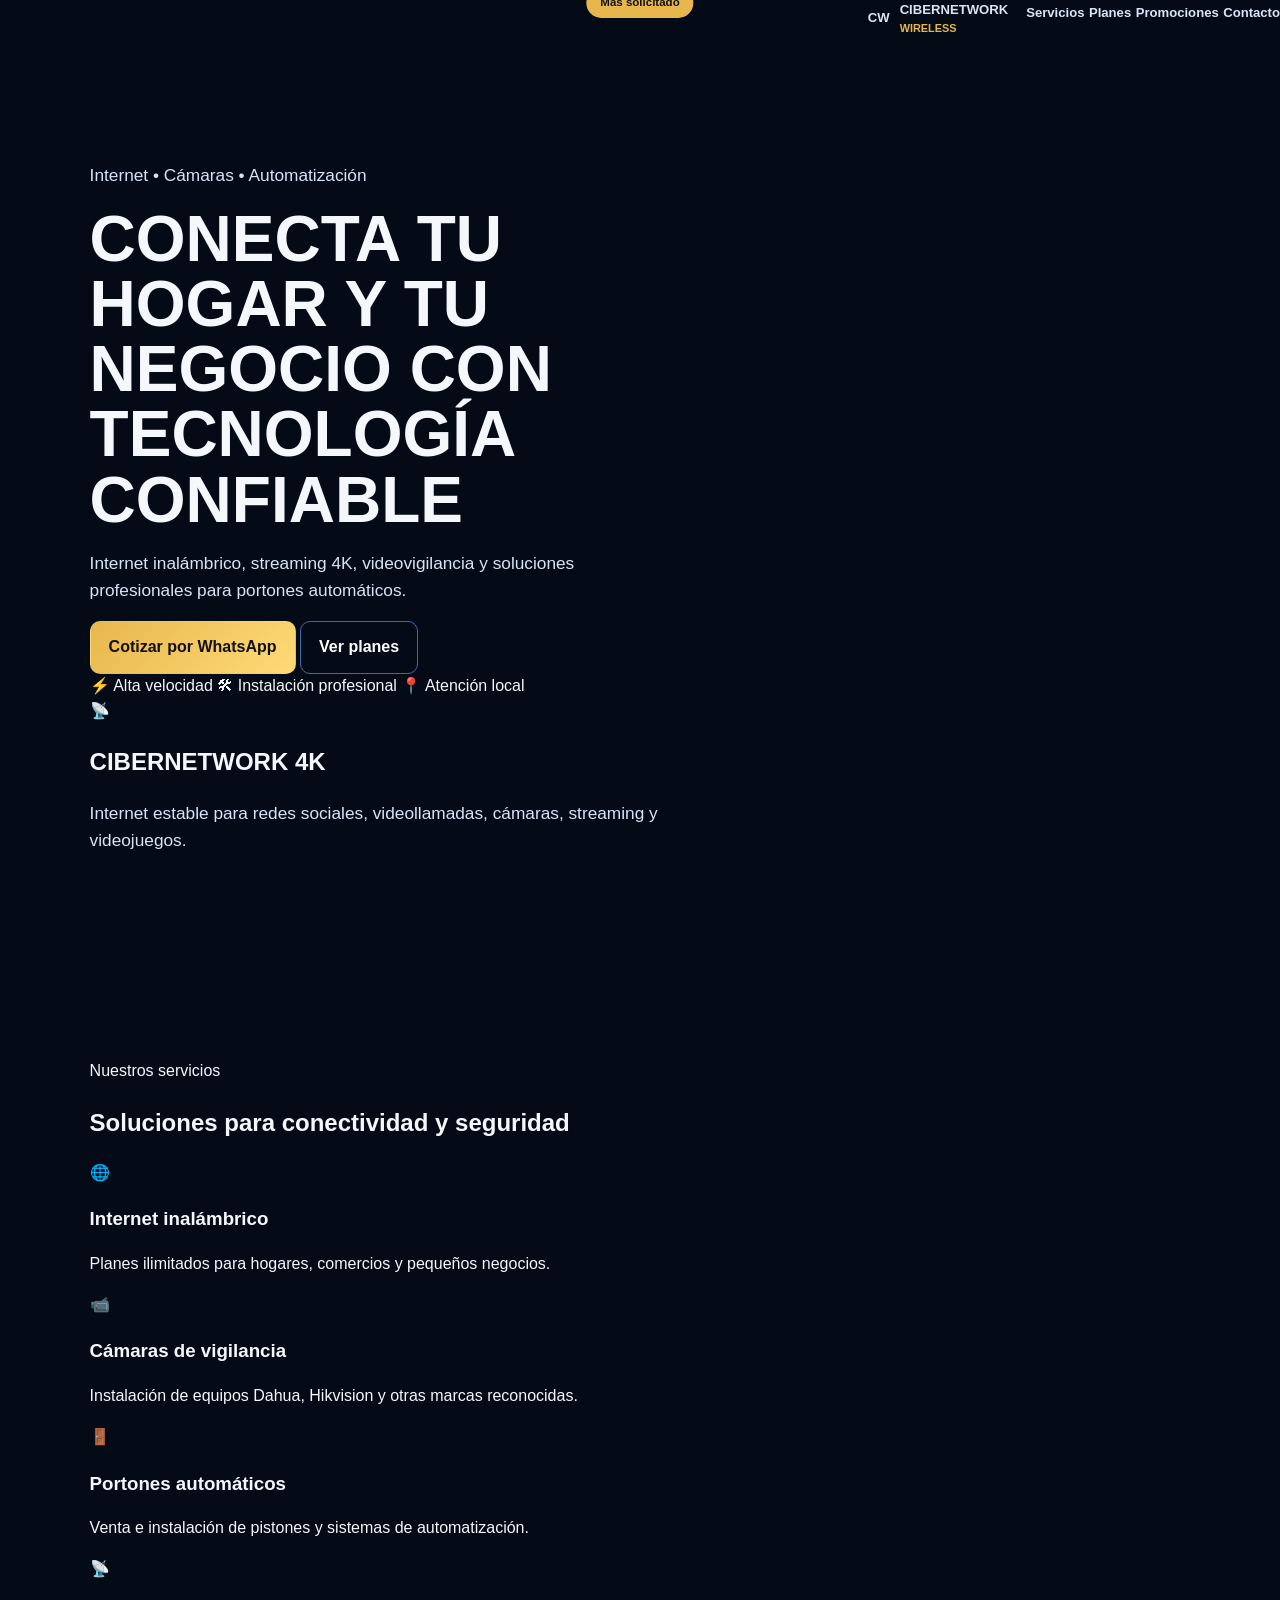
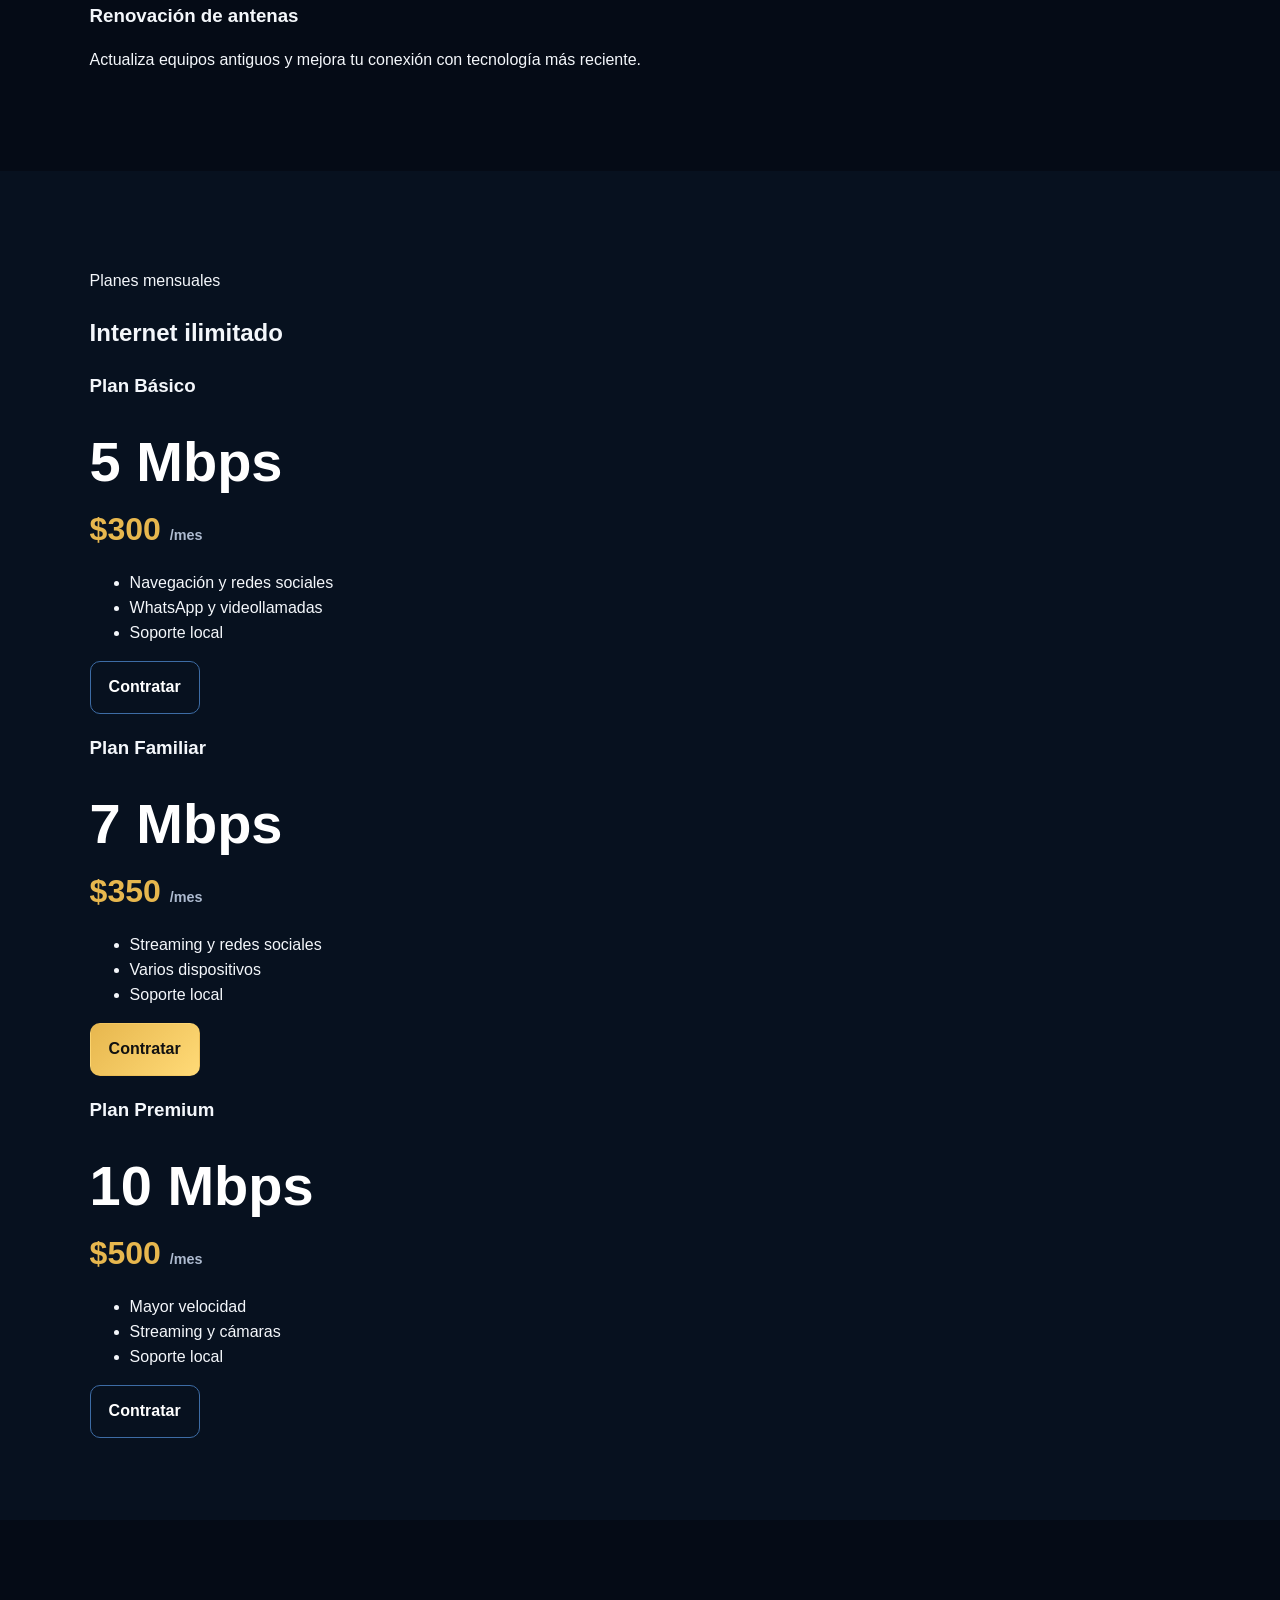
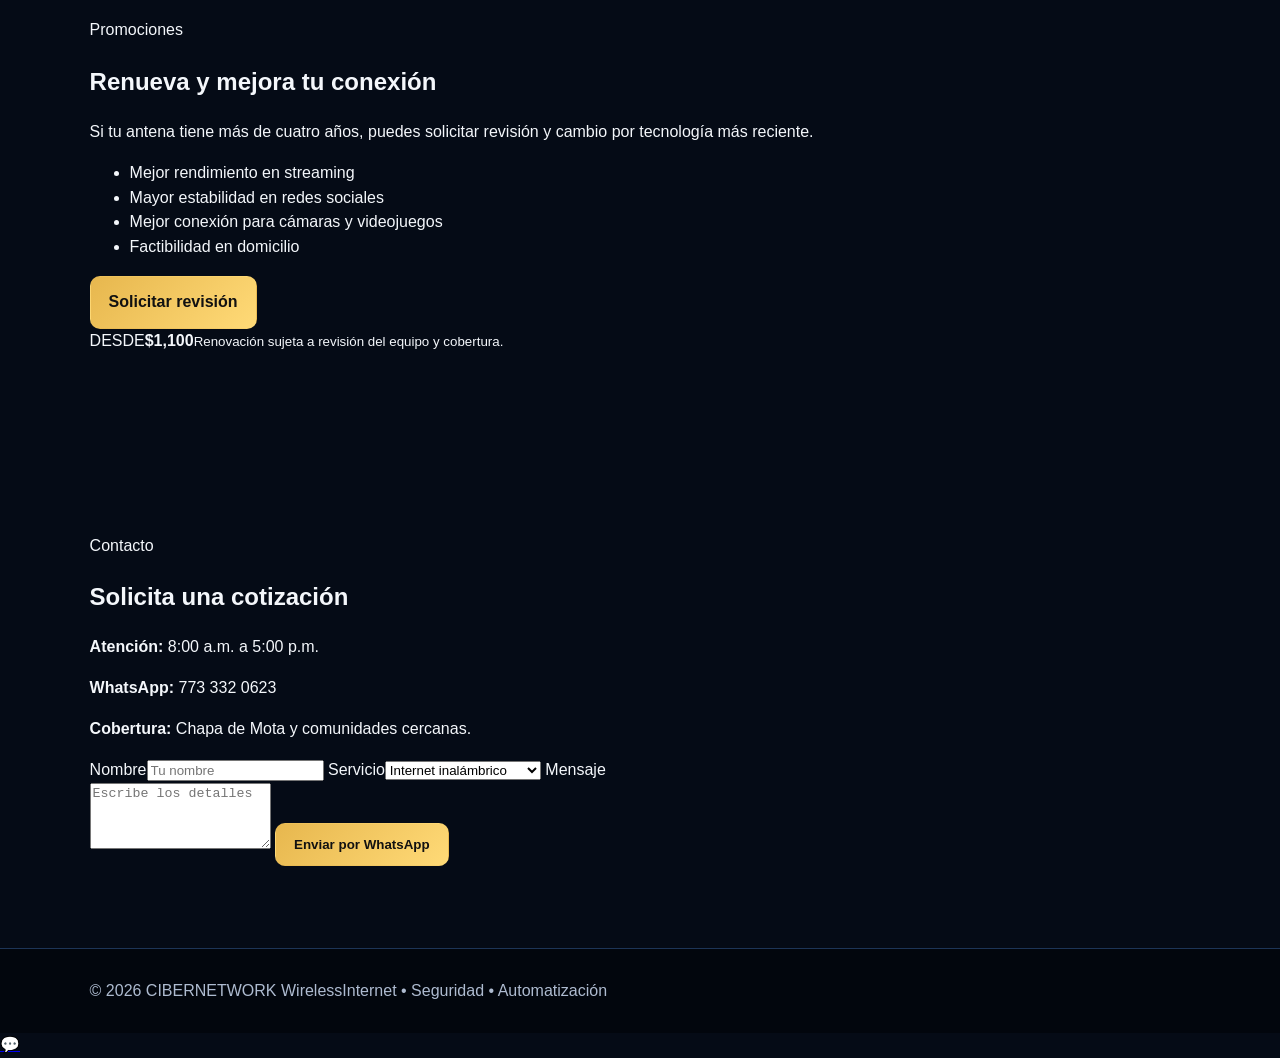
==== commit 15654a6e: "Add files via upload" ====
--- a/index.html
+++ b/index.html
@@ -1,95 +1,115 @@
-<!doctype html>
+<!DOCTYPE html>
 <html lang="es">
 <head>
-  <meta charset="utf-8" />
-  <meta name="viewport" content="width=device-width, initial-scale=1" />
-  <meta name="theme-color" content="#06111f" />
-  <meta name="description" content="CIBERNETWORK Wireless: internet inalámbrico, cámaras, automatización, redes MikroTik, renovación de antenas y páginas web en Chapa de Mota." />
-  <title>CIBERNETWORK Wireless | Internet, Seguridad y Tecnología</title>
+  <meta charset="UTF-8" />
+  <meta name="viewport" content="width=device-width, initial-scale=1.0" />
+  <meta name="description" content="CIBERNETWORK Wireless: internet inalámbrico, cámaras de seguridad, renovación de antenas y automatización de portones en Chapa de Mota y comunidades cercanas." />
+  <title>CIBERNETWORK Wireless</title>
   <link rel="preconnect" href="https://fonts.googleapis.com">
   <link rel="preconnect" href="https://fonts.gstatic.com" crossorigin>
-  <link href="https://fonts.googleapis.com/css2?family=Montserrat:wght@400;500;600;700;800;900&display=swap" rel="stylesheet">
+  <link href="https://fonts.googleapis.com/css2?family=Orbitron:wght@500;700;800&family=Roboto:wght@400;500;700&display=swap" rel="stylesheet">
   <link rel="stylesheet" href="styles.css" />
 </head>
 <body>
-  <header class="topbar">
-    <a class="brand" href="#inicio" aria-label="CIBERNETWORK Inicio">
-      <span class="brand-mark">◉</span>
-      <span><strong>CIBERNETWORK</strong><small>WIRELESS · 4K STREAMING</small></span>
-    </a>
-    <button class="menu-btn" aria-label="Abrir menú" aria-expanded="false">☰</button>
-    <nav class="nav">
-      <a href="#inicio">Inicio</a><a href="#planes">Paquetes</a><a href="#servicios">Servicios</a><a href="#promociones">Promociones</a><a href="#cobertura">Cobertura</a><a href="#contacto">Contacto</a>
+  <header class="hero" id="inicio">
+    <nav class="nav container">
+      <a class="brand" href="#inicio" aria-label="Inicio CIBERNETWORK">
+        <span class="logo-mark">CW</span>
+        <span><strong>CIBERNETWORK</strong><small>WIRELESS</small></span>
+      </a>
+      <button class="menu-btn" aria-label="Abrir menú" aria-expanded="false">☰</button>
+      <div class="nav-links">
+        <a href="#servicios">Servicios</a>
+        <a href="#planes">Planes</a>
+        <a href="#promociones">Promociones</a>
+        <a href="#contacto">Contacto</a>
+      </div>
     </nav>
-    <a class="top-wa wa-link" data-msg="Hola, visité la página de CIBERNETWORK y quiero información." href="#">WhatsApp 773 332 0623</a>
+
+    <div class="hero-content container">
+      <div class="hero-copy">
+        <p class="eyebrow">Internet • Cámaras • Automatización</p>
+        <h1>Conecta tu hogar y tu negocio con tecnología confiable</h1>
+        <p class="lead">Internet inalámbrico, streaming 4K, videovigilancia y soluciones profesionales para portones automáticos.</p>
+        <div class="hero-actions">
+          <a class="btn primary" href="https://wa.me/527733320623?text=Hola%20CIBERNETWORK,%20quiero%20informes" target="_blank" rel="noopener">Cotizar por WhatsApp</a>
+          <a class="btn secondary" href="#planes">Ver planes</a>
+        </div>
+        <div class="hero-badges">
+          <span>⚡ Alta velocidad</span>
+          <span>🛠 Instalación profesional</span>
+          <span>📍 Atención local</span>
+        </div>
+      </div>
+      <div class="signal-card" aria-label="Tarjeta informativa">
+        <div class="signal-icon">📡</div>
+        <h2>CIBERNETWORK 4K</h2>
+        <p>Internet estable para redes sociales, videollamadas, cámaras, streaming y videojuegos.</p>
+        <div class="bars"><i></i><i></i><i></i><i></i><i></i></div>
+      </div>
+    </div>
   </header>
 
   <main>
-    <section id="inicio" class="hero">
-      <div class="hero-overlay"></div>
-      <div class="hero-content reveal">
-        <span class="eyebrow">INTERNET · SEGURIDAD · TECNOLOGÍA</span>
-        <h1>Conectamos tu mundo con alta velocidad.</h1>
-        <p>Internet inalámbrico ilimitado para hogares y negocios, instalación profesional, cámaras de vigilancia, redes y automatización.</p>
-        <div class="hero-actions">
-          <a class="btn btn-primary wa-link" data-msg="Hola, me interesa contratar Internet CIBERNETWORK. Quiero verificar cobertura." href="#">Contratar Internet</a>
-          <a class="btn btn-outline" href="#planes">Ver paquetes</a>
+    <section class="section" id="servicios">
+      <div class="container">
+        <p class="section-tag">Nuestros servicios</p>
+        <h2 class="section-title">Soluciones para conectividad y seguridad</h2>
+        <div class="cards services-grid">
+          <article class="card"><div class="icon">🌐</div><h3>Internet inalámbrico</h3><p>Planes ilimitados para hogares, comercios y pequeños negocios.</p></article>
+          <article class="card"><div class="icon">📹</div><h3>Cámaras de vigilancia</h3><p>Instalación de equipos Dahua, Hikvision y otras marcas reconocidas.</p></article>
+          <article class="card"><div class="icon">🚪</div><h3>Portones automáticos</h3><p>Venta e instalación de pistones y sistemas de automatización.</p></article>
+          <article class="card"><div class="icon">📡</div><h3>Renovación de antenas</h3><p>Actualiza equipos antiguos y mejora tu conexión con tecnología más reciente.</p></article>
         </div>
-        <div class="hero-badges"><span>Rápido</span><span>Estable</span><span>Soporte técnico</span><span>Atención por WhatsApp</span></div>
       </div>
     </section>
 
-    <section id="planes" class="section alt">
-      <div class="section-heading reveal"><span class="eyebrow">PAQUETES ILIMITADOS</span><h2>Elige el plan ideal</h2><p>Servicio sujeto a cobertura, factibilidad técnica y condiciones de contratación.</p></div>
-      <div class="cards three">
-        <article class="price-card reveal"><h3>Esencial</h3><div class="speed">5 <small>Mbps</small></div><div class="price">$300 <small>/ mes</small></div><ul><li>Redes sociales y mensajería</li><li>Navegación diaria</li><li>Uso personal</li></ul><a class="btn btn-outline wa-link" data-msg="Hola, me interesa el paquete de 5 Mbps por $300 al mes." href="#">Me interesa</a></article>
-        <article class="price-card featured reveal"><span class="ribbon">RECOMENDADO</span><h3>Familiar</h3><div class="speed">7 <small>Mbps</small></div><div class="price">$350 <small>/ mes</small></div><ul><li>Streaming y videollamadas</li><li>Varios dispositivos</li><li>Paquete participante en promoción</li></ul><a class="btn btn-primary wa-link" data-msg="Hola, me interesa el paquete de 7 Mbps por $350 al mes y la promoción vigente." href="#">Contratar</a></article>
-        <article class="price-card reveal"><h3>Avanzado</h3><div class="speed">10 <small>Mbps</small></div><div class="price">$500 <small>/ mes</small></div><ul><li>Streaming 4K sujeto a condiciones</li><li>Trabajo y estudio</li><li>Mayor capacidad</li></ul><a class="btn btn-outline wa-link" data-msg="Hola, me interesa el paquete de 10 Mbps por $500 al mes." href="#">Me interesa</a></article>
-      </div>
-      <div class="contract-strip reveal"><strong>Promoción especial:</strong> depósito inicial de $1,500 · plazo forzoso de 24 meses · al cumplir el plazo y estar al corriente, la antena será totalmente tuya.</div>
-    </section>
-
-    <section id="servicios" class="section">
-      <div class="section-heading reveal"><span class="eyebrow">SOLUCIONES INTEGRALES</span><h2>Todo lo que necesita tu hogar o negocio</h2></div>
-      <div class="service-grid">
-        <article class="service-card reveal"><div class="service-icon">📡</div><h3>Internet inalámbrico</h3><p>Conexión para hogares, comercios, cámaras, estudio, trabajo y entretenimiento.</p><a class="text-link wa-link" data-msg="Hola, quiero verificar cobertura de Internet en mi domicilio." href="#">Verificar cobertura →</a></article>
-        <article class="service-card reveal"><div class="service-icon">📹</div><h3>Cámaras de vigilancia</h3><p>Venta, instalación y configuración de Dahua, Hikvision y Primetech, con acceso desde celular.</p><a class="text-link wa-link" data-msg="Hola, quiero cotizar cámaras de vigilancia para mi domicilio o negocio." href="#">Solicitar cotización →</a></article>
-        <article class="service-card reveal"><div class="service-icon">🚪</div><h3>Portones automáticos</h3><p>Pistones para portones abatibles, sistemas corredizos, factibilidad, instalación y mantenimiento.</p><a class="text-link wa-link" data-msg="Hola, quiero cotizar pistones automáticos para mi portón." href="#">Cotizar portón →</a></article>
-        <article class="service-card reveal"><div class="service-icon">🌐</div><h3>Páginas web</h3><p>Diseño profesional, botón de WhatsApp, formulario, adaptación móvil, hosting y SEO básico.</p><a class="text-link wa-link" data-msg="Hola, quiero cotizar una página web para mi negocio." href="#">Cotizar página →</a></article>
-        <article class="service-card reveal"><div class="service-icon">🛜</div><h3>Redes MikroTik</h3><p>Redes empresariales, balanceo, administración, enlaces y soluciones de conectividad.</p><a class="text-link wa-link" data-msg="Hola, necesito una solución de red o configuración MikroTik." href="#">Consultar solución →</a></article>
-        <article class="service-card reveal"><div class="service-icon">🔄</div><h3>Renovación Ubiquiti</h3><p>Cambio de antenas antiguas a tecnología AirMAX AC para mejorar estabilidad y rendimiento.</p><a class="text-link wa-link" data-msg="Hola, quiero revisar si mi antena aplica para renovación por $1,100." href="#">Revisar promoción →</a></article>
+    <section class="section dark" id="planes">
+      <div class="container">
+        <p class="section-tag">Planes mensuales</p>
+        <h2 class="section-title">Internet ilimitado</h2>
+        <div class="cards pricing-grid">
+          <article class="price-card"><h3>Plan Básico</h3><div class="speed">5 <span>Mbps</span></div><div class="price">$300 <small>/mes</small></div><ul><li>Navegación y redes sociales</li><li>WhatsApp y videollamadas</li><li>Soporte local</li></ul><a class="btn secondary full" href="https://wa.me/527733320623?text=Me%20interesa%20el%20plan%20de%205%20Mbps" target="_blank" rel="noopener">Contratar</a></article>
+          <article class="price-card featured"><div class="ribbon">Más solicitado</div><h3>Plan Familiar</h3><div class="speed">7 <span>Mbps</span></div><div class="price">$350 <small>/mes</small></div><ul><li>Streaming y redes sociales</li><li>Varios dispositivos</li><li>Soporte local</li></ul><a class="btn primary full" href="https://wa.me/527733320623?text=Me%20interesa%20el%20plan%20de%207%20Mbps" target="_blank" rel="noopener">Contratar</a></article>
+          <article class="price-card"><h3>Plan Premium</h3><div class="speed">10 <span>Mbps</span></div><div class="price">$500 <small>/mes</small></div><ul><li>Mayor velocidad</li><li>Streaming y cámaras</li><li>Soporte local</li></ul><a class="btn secondary full" href="https://wa.me/527733320623?text=Me%20interesa%20el%20plan%20de%2010%20Mbps" target="_blank" rel="noopener">Contratar</a></article>
+        </div>
       </div>
     </section>
 
-    <section id="promociones" class="section gallery-section alt">
-      <div class="section-heading reveal"><span class="eyebrow">PROMOCIONES Y SERVICIOS</span><h2>Conoce nuestras soluciones</h2><p>Toca cualquier imagen para verla completa.</p></div>
-      <div class="gallery">
-        <button class="gallery-item reveal" data-full="assets/cotizacion-internet.jpeg"><img src="assets/cotizacion-internet.jpeg" alt="Cotización de Internet CIBERNETWORK" loading="lazy"><span>Internet y paquetes</span></button>
-        <button class="gallery-item reveal" data-full="assets/camaras-vigilancia.jpeg"><img src="assets/camaras-vigilancia.jpeg" alt="Cámaras de vigilancia CIBERNETWORK" loading="lazy"><span>Cámaras de vigilancia</span></button>
-        <button class="gallery-item reveal" data-full="assets/promocion-contrato.jpeg"><img src="assets/promocion-contrato.jpeg" alt="Promoción especial y contrato CIBERNETWORK" loading="lazy"><span>Promoción por contrato</span></button>
-        <button class="gallery-item reveal" data-full="assets/renovacion-antenas.jpeg"><img src="assets/renovacion-antenas.jpeg" alt="Renovación de antenas Ubiquiti" loading="lazy"><span>Renovación de antenas</span></button>
-        <button class="gallery-item reveal" data-full="assets/paginas-web.jpeg"><img src="assets/paginas-web.jpeg" alt="Servicio de páginas web" loading="lazy"><span>Desarrollo de páginas web</span></button>
+    <section class="section" id="promociones">
+      <div class="container promo-grid">
+        <div>
+          <p class="section-tag">Promociones</p>
+          <h2 class="section-title left">Renueva y mejora tu conexión</h2>
+          <p>Si tu antena tiene más de cuatro años, puedes solicitar revisión y cambio por tecnología más reciente.</p>
+          <ul class="check-list"><li>Mejor rendimiento en streaming</li><li>Mayor estabilidad en redes sociales</li><li>Mejor conexión para cámaras y videojuegos</li><li>Factibilidad en domicilio</li></ul>
+          <a class="btn primary" href="https://wa.me/527733320623?text=Quiero%20informes%20sobre%20la%20renovaci%C3%B3n%20de%20antena" target="_blank" rel="noopener">Solicitar revisión</a>
+        </div>
+        <div class="promo-box"><span>DESDE</span><strong>$1,100</strong><small>Renovación sujeta a revisión del equipo y cobertura.</small></div>
       </div>
     </section>
 
-    <section id="cobertura" class="section coverage">
-      <div class="reveal"><span class="eyebrow">ZONA DE SERVICIO</span><h2>Cobertura regional</h2><p>Chapa de Mota, Santana Macavaca, San Luis Taxhimay, El Arenal, La Cruz, Barajas, Ejido de Barajas, Macavaca, La Cañada, Venta y Santa María, La Esperanza, Danxho, Mefi y comunidades cercanas sujetas a factibilidad.</p><a class="btn btn-primary wa-link" data-msg="Hola, quiero verificar cobertura. Mi comunidad y ubicación son: " href="#">Consultar mi domicilio</a></div>
-      <div class="coverage-box reveal"><h3>Renueva tu antena</h3><p>Para equipos con más de cuatro años. Renovación desde <strong>$1,100</strong> entregando la antena actual funcionando.</p><small>Aplican condiciones y revisión técnica.</small></div>
-    </section>
-
-    <section class="section about">
-      <div class="about-panel reveal"><span class="eyebrow">EXPERIENCIA Y ATENCIÓN PERSONALIZADA</span><h2>Ing. Ex Militar Armando Castro Carreón</h2><p>Disciplina, ingeniería y tecnología al servicio de tu conexión. Soluciones profesionales para internet, seguridad, redes, automatización y presencia digital.</p><div class="stats"><span><b>85+</b> clientes atendidos</span><span><b>6</b> áreas de servicio</span><span><b>WhatsApp</b> atención directa</span><span><b>8:00–17:00</b> horario de atención</span></div></div>
-    </section>
-
-    <section id="contacto" class="section contact">
-      <div class="reveal"><span class="eyebrow">COTIZA AHORA</span><h2>Cuéntanos qué servicio necesitas</h2><p>El formulario prepara un mensaje con tus datos y lo abre directamente en WhatsApp.</p><div class="contact-data"><p><strong>WhatsApp:</strong> 773 332 0623</p><p><strong>Correo:</strong> arcan_c@hotmail.com</p><p><strong>Horario:</strong> 8:00 a. m. a 5:00 p. m.</p></div></div>
-      <form id="quote-form" class="form reveal"><label>Nombre<input id="name" required placeholder="Tu nombre"></label><label>Comunidad<input id="location" required placeholder="Tu comunidad o colonia"></label><label>Servicio<select id="service"><option>Internet inalámbrico</option><option>Cámaras de vigilancia</option><option>Automatización de portón</option><option>Página web</option><option>Redes MikroTik</option><option>Renovación de antena</option></select></label><label>Detalles<textarea id="details" rows="4" placeholder="Describe lo que necesitas"></textarea></label><button class="btn btn-primary" type="submit">Enviar por WhatsApp</button></form>
+    <section class="section contact" id="contacto">
+      <div class="container contact-grid">
+        <div>
+          <p class="section-tag">Contacto</p>
+          <h2 class="section-title left">Solicita una cotización</h2>
+          <p><strong>Atención:</strong> 8:00 a.m. a 5:00 p.m.</p>
+          <p><strong>WhatsApp:</strong> 773 332 0623</p>
+          <p><strong>Cobertura:</strong> Chapa de Mota y comunidades cercanas.</p>
+        </div>
+        <form id="contact-form" class="contact-form">
+          <label>Nombre<input id="name" type="text" required placeholder="Tu nombre" /></label>
+          <label>Servicio<select id="service"><option>Internet inalámbrico</option><option>Cámaras de vigilancia</option><option>Portón automático</option><option>Renovación de antena</option></select></label>
+          <label>Mensaje<textarea id="message" rows="4" placeholder="Escribe los detalles"></textarea></label>
+          <button class="btn primary full" type="submit">Enviar por WhatsApp</button>
+        </form>
+      </div>
     </section>
   </main>
 
-  <footer><div><strong>CIBERNETWORK WIRELESS</strong><p>Internet · Seguridad · Tecnología</p></div><p>© <span id="year"></span> CIBERNETWORK. Todos los derechos reservados.</p></footer>
-  <a class="floating-wa wa-link" data-msg="Hola, visité la página de CIBERNETWORK y quiero información." href="#" aria-label="Abrir WhatsApp">WhatsApp</a>
-  <dialog id="image-modal"><button id="modal-close" aria-label="Cerrar">×</button><img id="modal-image" alt="Promoción CIBERNETWORK ampliada"></dialog>
+  <footer><div class="container footer-row"><span>© <span id="year"></span> CIBERNETWORK Wireless</span><span>Internet • Seguridad • Automatización</span></div></footer>
+  <a class="whatsapp-float" href="https://wa.me/527733320623?text=Hola%20CIBERNETWORK,%20quiero%20informes" target="_blank" rel="noopener" aria-label="Abrir WhatsApp">💬</a>
   <script src="script.js"></script>
 </body>
 </html>
